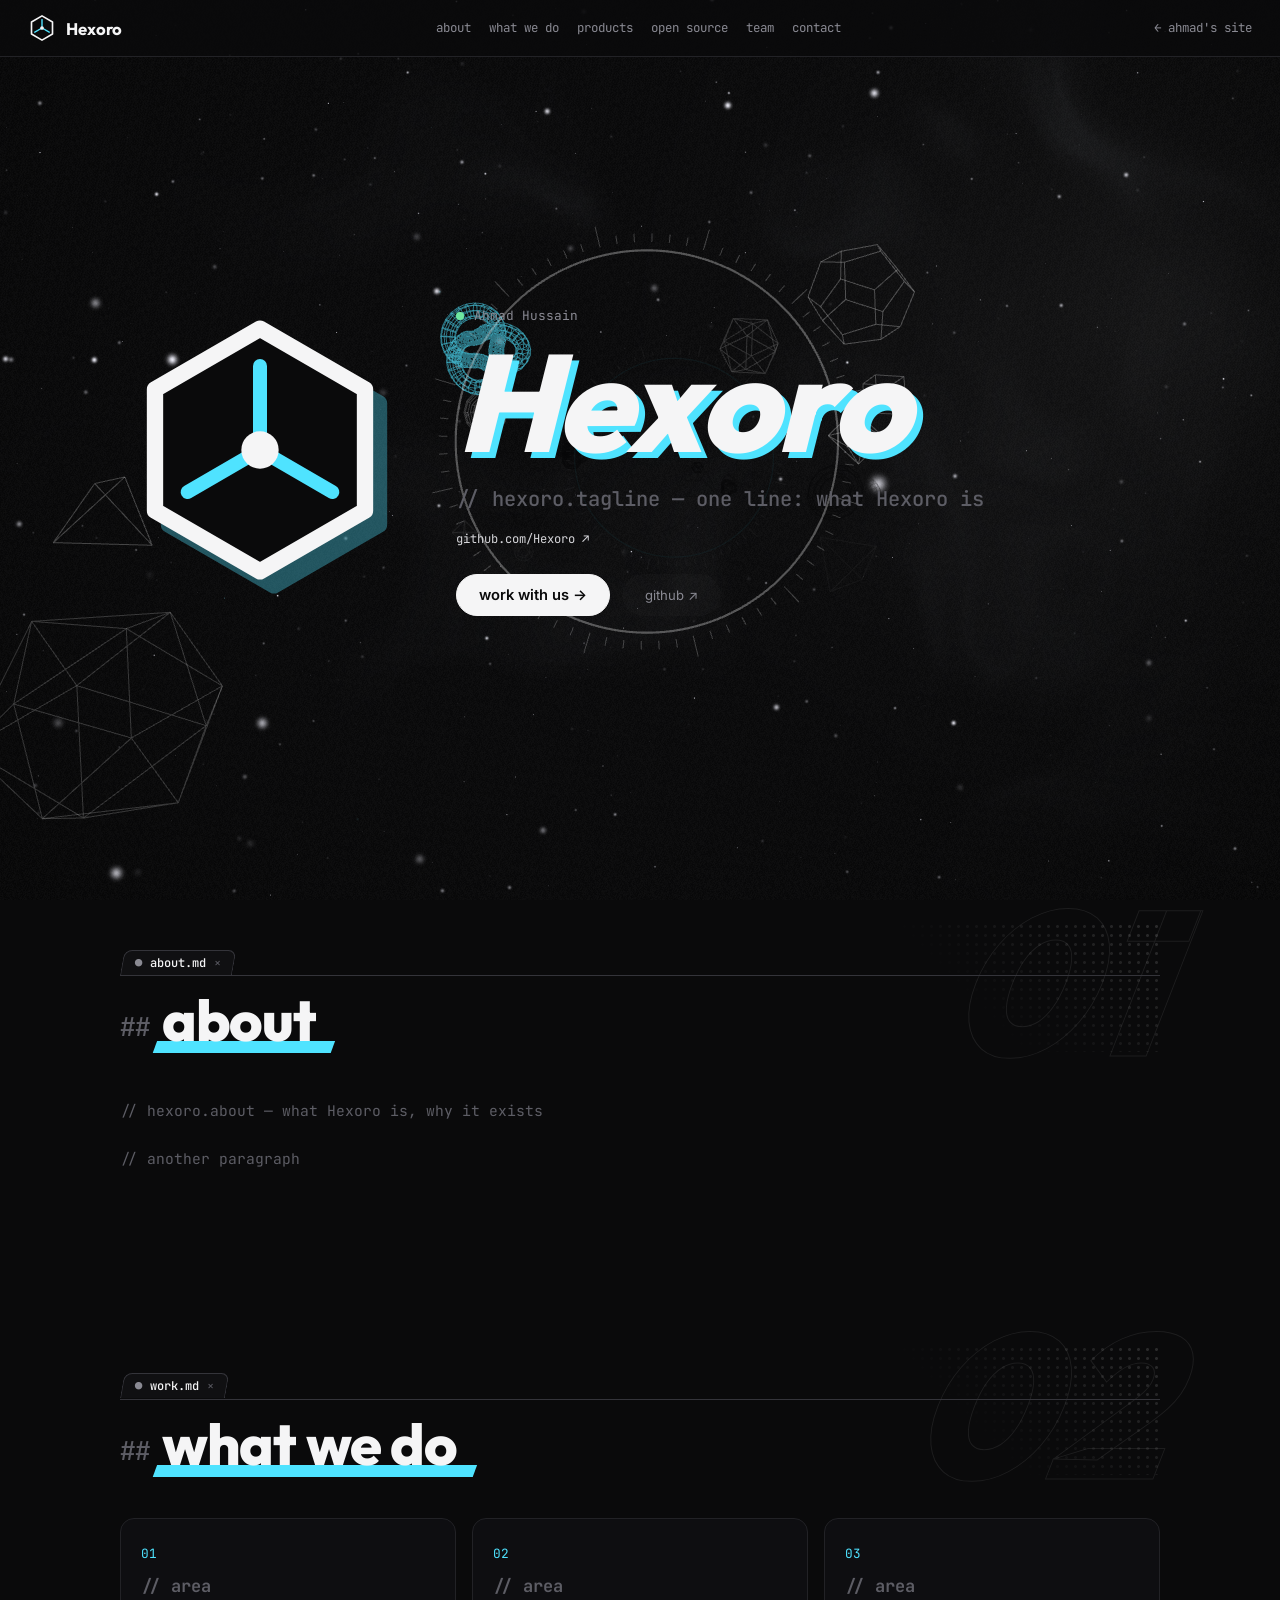
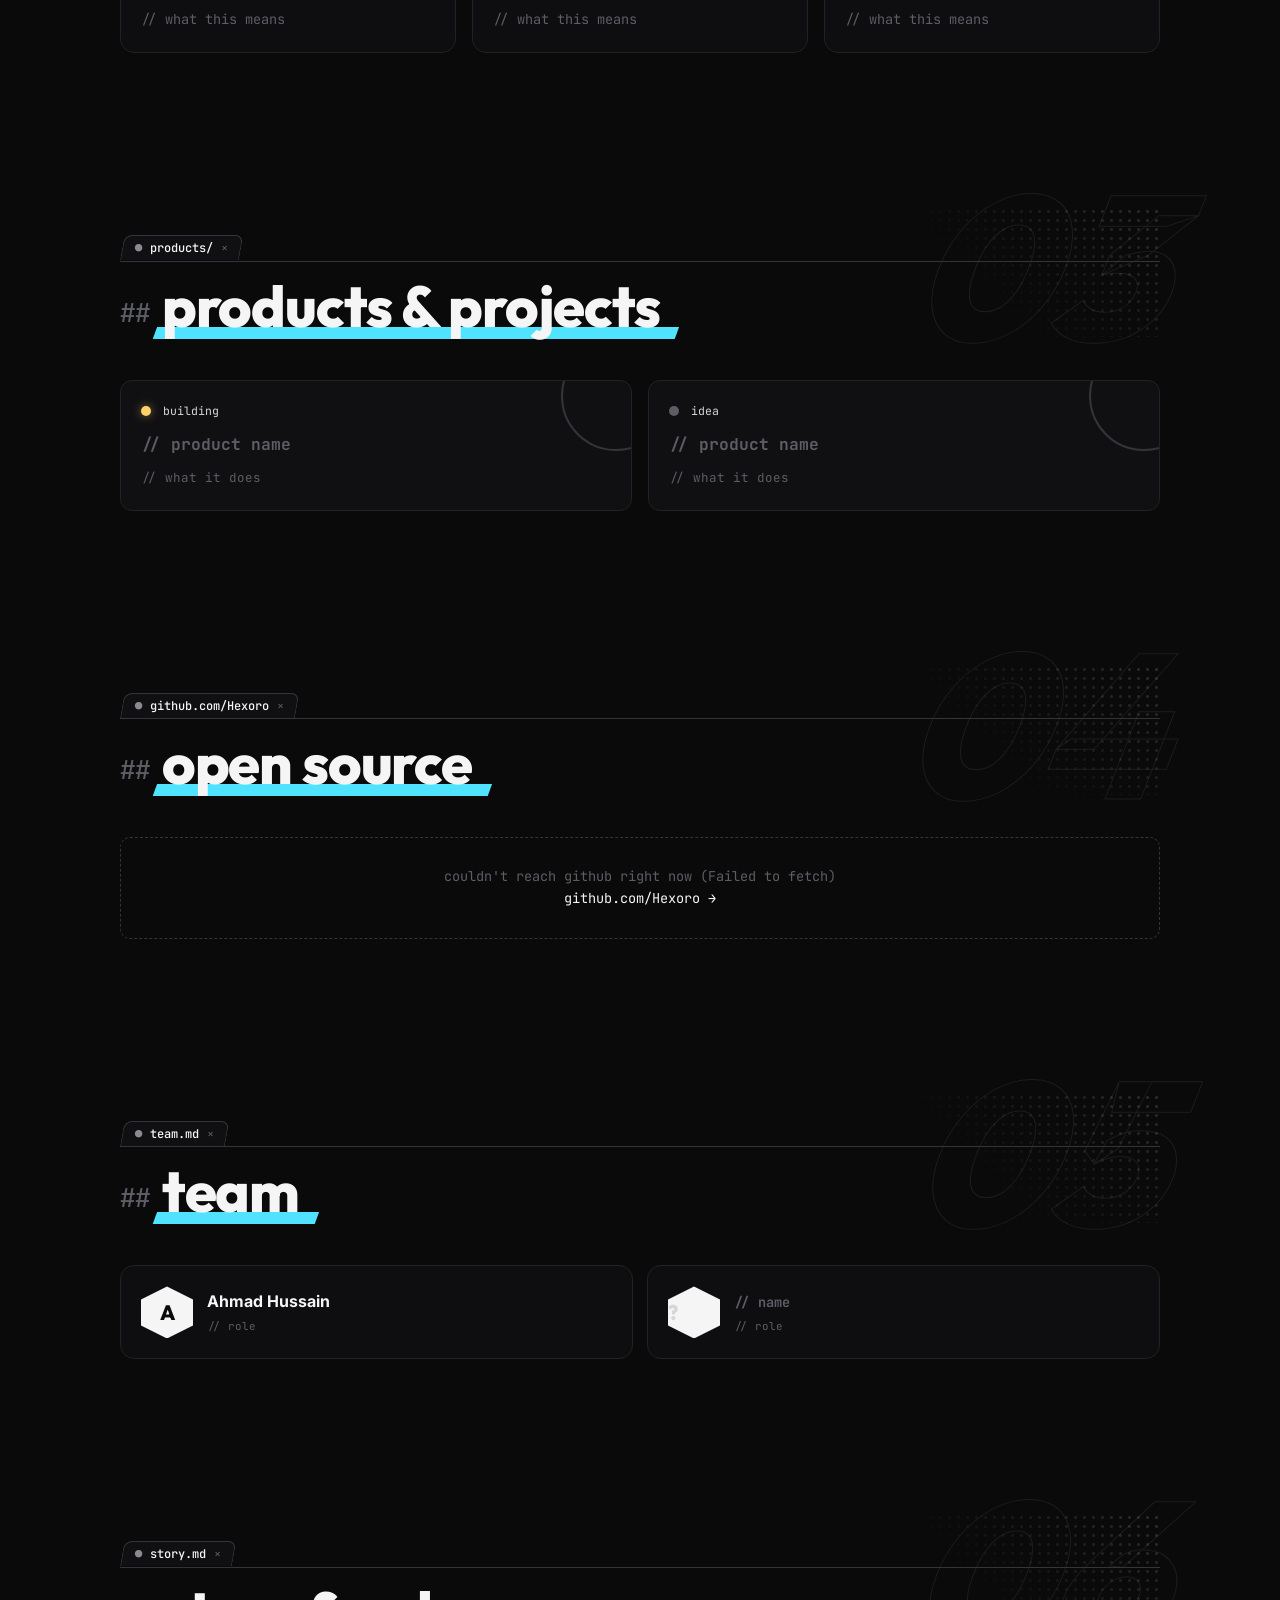
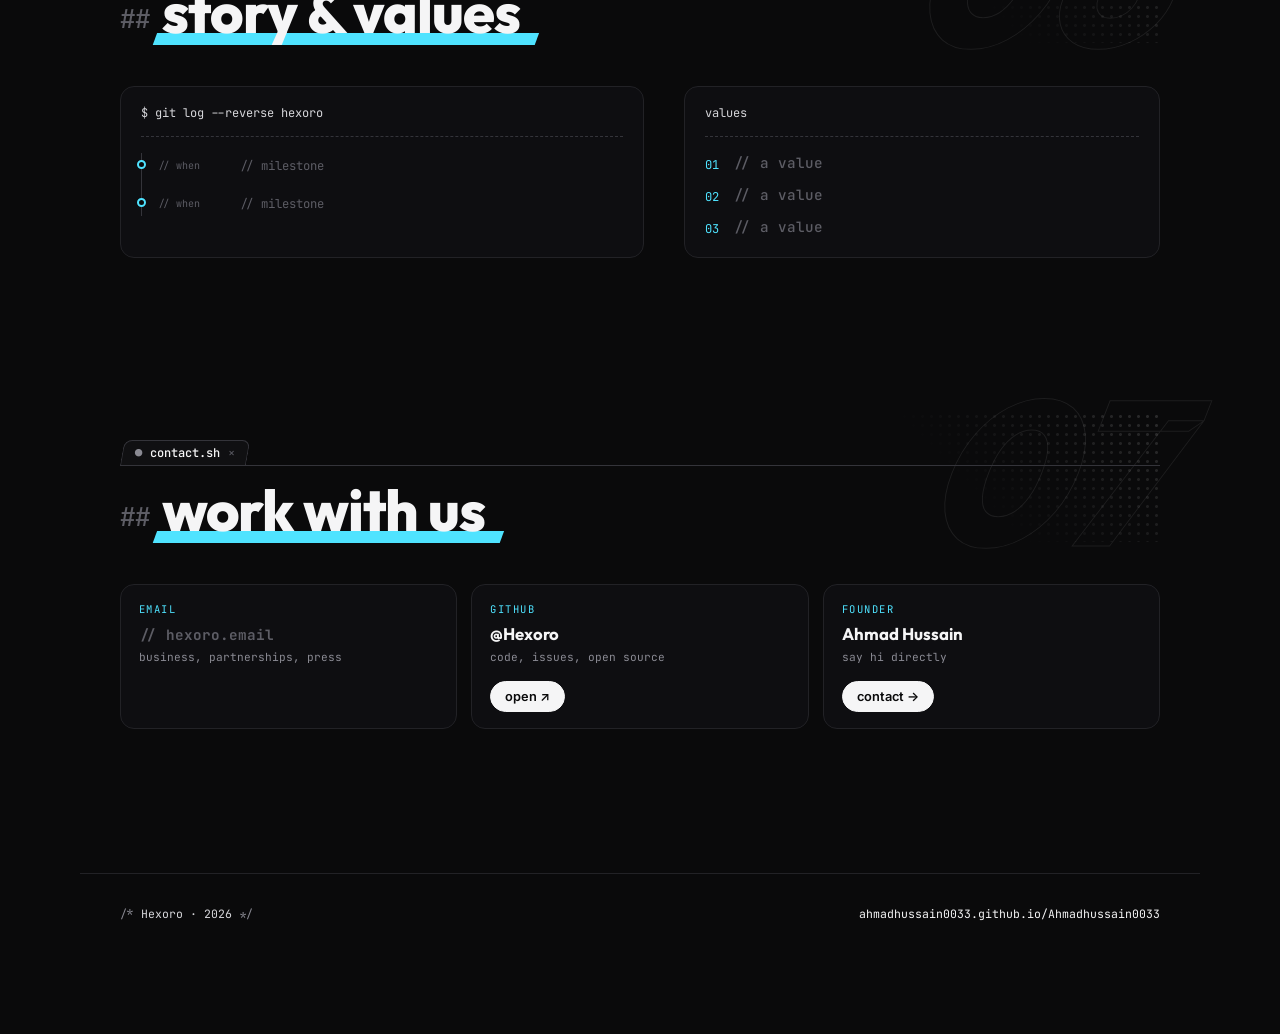
==== hexoro/index.html @ 1219bf31 "Live Discord card, GitHub guestbook, Hexoro page, richer about + contact - Discord: profile card dri" ====
<!doctype html>
<html lang="en">
<head>
  <meta charset="utf-8" />
  <meta name="viewport" content="width=device-width, initial-scale=1" />
  <title>Hexoro</title>
  <meta name="description" content="Hexoro — an organization by Ahmad Hussain." />
  <meta name="theme-color" content="#0b0b0c" />
  <meta property="og:title" content="Hexoro" />
  <meta property="og:description" content="Hexoro — an organization by Ahmad Hussain." />
  <meta property="og:type" content="website" />
  <link rel="icon" href="../assets/hexoro/logo.svg" type="image/svg+xml" />
  <link rel="preconnect" href="https://fonts.googleapis.com" />
  <link rel="preconnect" href="https://fonts.gstatic.com" crossorigin />
  <link href="https://fonts.googleapis.com/css2?family=Inter:wght@400;500;600&family=JetBrains+Mono:wght@400;500;700&family=Outfit:wght@300;500;700;800&display=swap" rel="stylesheet" />
  <link rel="stylesheet" href="../css/style.css" />
</head>
<body class="hx-page" data-scene="lite">
  <div id="space" aria-hidden="true"></div>

  <header class="hx-nav mono">
    <a class="hx-brand" href="#top" aria-label="Hexoro home"><img src="../assets/hexoro/logo.svg" alt="" width="28" height="28" /><b id="hxBrand">Hexoro</b></a>
    <nav aria-label="Sections">
      <a href="#about">about</a><a href="#work">what we do</a><a href="#products">products</a><a href="#open-source">open source</a><a href="#team">team</a><a href="#contact">contact</a>
    </nav>
    <a class="hx-back" href="../">← ahmad's site</a>
  </header>

  <main id="hx">
    <section id="top" class="hx-hero">
      <div class="hx-logo" aria-hidden="true"><img src="../assets/hexoro/logo.svg" alt="" /></div>
      <div>
        <p class="mono hx-kicker" id="hxKicker"></p>
        <h1 class="hx-title" id="hxName">Hexoro</h1>
        <p class="hx-tagline" id="hxTagline"></p>
        <div class="hx-meta mono" id="hxMeta"></div>
        <div class="hx-cta" id="hxCta"></div>
      </div>
    </section>
    <section id="about" data-file="about.md" data-title="about"><div class="md hx-about" id="hxAbout"></div></section>
    <section id="work" data-file="work.md" data-title="what we do"><div class="hx-focus" id="hxFocus"></div></section>
    <section id="products" data-file="products/" data-title="products & projects"><div class="hx-products" id="hxProducts"></div></section>
    <section id="open-source" data-file="github.com/Hexoro" data-title="open source"><div id="hxRepos"></div></section>
    <section id="team" data-file="team.md" data-title="team"><div class="hx-team" id="hxTeam"></div></section>
    <section id="story" data-file="story.md" data-title="story & values">
      <div class="grid-2">
        <div class="panel" data-reveal><div class="panel-head mono"><span>$ git log --reverse hexoro</span></div><ol class="journey" id="hxTimeline"></ol></div>
        <div class="panel" data-reveal><div class="panel-head mono"><span>values</span></div><ol class="hx-values" id="hxValues"></ol></div>
      </div>
    </section>
    <section id="contact" data-file="contact.sh" data-title="work with us"><div id="hxContact"></div></section>
    <footer class="foot mono"><div><span class="dim">/*</span> <span id="hxFoot"></span> <span class="dim">*/</span></div><div><a href="../">ahmadhussain0033.github.io/Ahmadhussain0033</a></div></footer>
  </main>

  <script src="../js/config.js"></script>
  <script src="../js/hexoro.js"></script>
  <script type="module" src="../js/scene.js"></script>
</body>
</html>
---- css/style.css ----
/* =====================================================================
   grayscale · rhythm-game energy · markdown bones
   accent = cyan · status colours carry meaning only:  green = done/live · yellow = in progress · red = important
   ===================================================================== */
:root {
  --bg: #0a0a0b;
  --bg2: #101012;
  --panel: rgba(18, 18, 21, 0.86);
  --panel-solid: #141417;
  --line: #222226;
  --line2: #34343a;
  --mute: #5d5d65;
  --dim: #8a8a93;
  --fg: #d6d6da;
  --hi: #f5f5f6;
  --green: #6ee7a0;
  --yellow: #ffd166;
  --red: #ff5d73;
  --accent: #4fe3ff;
  --accent-rgb: 79, 227, 255;
  --sans: "Inter", system-ui, -apple-system, Segoe UI, sans-serif;
  --display: "Outfit", "Inter", system-ui, sans-serif;
  --mono: "JetBrains Mono", ui-monospace, SFMono-Regular, Menlo, monospace;
  --ease: cubic-bezier(0.22, 1, 0.36, 1);
  --ease-io: cubic-bezier(0.76, 0, 0.24, 1);
  --rail: 76px;
  --beat: 0;
}

*, *::before, *::after { box-sizing: border-box; }
html { scroll-behavior: smooth; -webkit-text-size-adjust: 100%; }
body {
  margin: 0;
  background: var(--bg);
  color: var(--fg);
  font: 400 16px/1.7 var(--sans);
  overflow-x: hidden;
  -webkit-font-smoothing: antialiased;
}
body.is-intro { overflow: hidden; }
::selection { background: var(--hi); color: var(--bg); }
a { color: var(--hi); text-decoration: none; background: linear-gradient(currentColor, currentColor) 0 100% / 0 1px no-repeat; transition: background-size .35s var(--ease); }
a:hover { background-size: 100% 1px; }
button { font: inherit; color: inherit; }
kbd {
  font: 500 0.78em var(--mono);
  padding: 0.1em 0.45em;
  border: 1px solid var(--line2);
  border-bottom-width: 2px;
  border-radius: 5px;
  color: var(--hi);
  background: var(--bg2);
}
code { font: 0.88em var(--mono); background: var(--bg2); border: 1px solid var(--line); padding: 0.1em 0.4em; border-radius: 4px; color: var(--hi); }
.mono { font-family: var(--mono); }
.dim { color: var(--dim); }
.small { font-size: 0.8rem; }
.todo { color: var(--mute); font-family: var(--mono); font-size: 0.85em; font-style: normal; }
.todo::before { content: "// "; }

/* custom cursor only for real mice with effects on */
@media (pointer: fine) {
  body.fx-on, body.fx-on * { cursor: none !important; }
}

/* ============ ambience ============ */
#fx { position: fixed; inset: 0; width: 100vw; height: 100vh; pointer-events: none; }
#space { position: fixed; inset: 0; z-index: 0; pointer-events: none; }
#space canvas { display: block; }
body.no-webgl { background: radial-gradient(ellipse at 70% 20%, #1c1c20, var(--bg) 60%) fixed; }
#fx { z-index: 9998; }
#glow {
  position: fixed; left: 0; top: 0; width: 640px; height: 640px; margin: -320px 0 0 -320px;
  border-radius: 50%; pointer-events: none; z-index: 1;
  background: radial-gradient(circle, rgba(255,255,255,0.075) 0%, rgba(255,255,255,0.025) 35%, transparent 68%);
  will-change: transform;
}
/* with WebGL running, the scene's composite shader draws the glow + grain (no extra full-screen layers) */
body.gl #glow, body.gl .grain { display: none; }
.grain {
  position: fixed; inset: -50%; will-change: transform; z-index: 2; pointer-events: none; opacity: 0.05;
  background-image: url("data:image/svg+xml,%3Csvg xmlns='http://www.w3.org/2000/svg' width='160' height='160'%3E%3Cfilter id='n'%3E%3CfeTurbulence type='fractalNoise' baseFrequency='.9' numOctaves='3' stitchTiles='stitch'/%3E%3C/filter%3E%3Crect width='100%25' height='100%25' filter='url(%23n)'/%3E%3C/svg%3E");
  animation: grain 1.2s steps(6) infinite;
}
@keyframes grain { 0%{transform:translate(0,0)} 25%{transform:translate(-3%,2%)} 50%{transform:translate(2%,-3%)} 75%{transform:translate(-1%,3%)} 100%{transform:translate(0,0)} }

#cur-dot, #cur-ring { position: fixed; left: 0; top: 0; pointer-events: none; z-index: 9999; border-radius: 50%; display: none; will-change: transform; }
body.fx-on.has-mouse #cur-dot, body.fx-on.has-mouse #cur-ring { display: block; }
#cur-dot { width: 8px; height: 8px; margin: -4px 0 0 -4px; background: var(--hi); box-shadow: 0 0 12px rgba(255,255,255,0.7); }
#cur-ring {
  width: 38px; height: 38px; margin: -19px 0 0 -19px; border: 1.5px solid rgba(255,255,255,0.55);
  transition: width .3s var(--ease), height .3s var(--ease), margin .3s var(--ease), border-color .3s, background-color .3s;
}
#cur-ring.hover { width: 60px; height: 60px; margin: -30px 0 0 -30px; border-color: var(--hi); background: rgba(255,255,255,0.06); }
#cur-ring.text { width: 4px; height: 26px; margin: -13px 0 0 -2px; border-radius: 2px; border-color: transparent; background: rgba(255,255,255,0.5); }
#cur-ring.down { width: 26px; height: 26px; margin: -13px 0 0 -13px; }

/* section wipe: diagonal shards */
#wipe { position: fixed; inset: 0; z-index: 9990; pointer-events: none; overflow: hidden; }
#wipe i { position: absolute; top: -50%; bottom: -50%; width: 75%; left: 0; transform: translateX(-160%) skewX(-18deg); }
#wipe i:nth-child(1) { background: var(--accent); width: 95%; }
#wipe i:nth-child(2) { background: var(--hi); width: 85%; }
#wipe i:nth-child(3) { background: #0a0a0b; width: 80%; box-shadow: 0 0 0 2px var(--hi); }
#wipe b { position: absolute; left: 50%; top: 50%; transform: translate(-50%, -50%) skewX(-10deg) scale(.8); font-size: clamp(1.4rem, 4vw, 3rem); color: var(--hi); opacity: 0; letter-spacing: .08em; }
#wipe.in i { animation: shardIn .5s var(--ease-io) forwards; }
#wipe.in i:nth-child(2) { animation-delay: .06s; } #wipe.in i:nth-child(3) { animation-delay: .12s; }
#wipe.in b { animation: wipeLbl .5s .25s var(--ease) forwards; }
#wipe.out i { transform: translateX(-10%) skewX(-18deg); animation: shardOut .55s var(--ease-io) forwards; }
#wipe.out i:nth-child(1) { animation-delay: .12s; } #wipe.out i:nth-child(2) { animation-delay: .06s; }
#wipe.out b { opacity: 1; transform: translate(-50%, -50%) skewX(-10deg); animation: wipeLblOut .25s forwards; }
@keyframes shardIn { to { transform: translateX(-10%) skewX(-18deg); } }
@keyframes shardOut { to { transform: translateX(160%) skewX(-18deg); } }
@keyframes wipeLbl { to { opacity: 1; transform: translate(-50%, -50%) skewX(-10deg) scale(1); } }
@keyframes wipeLblOut { to { opacity: 0; } }

/* intro styles: see "intro v2" below */

/* ============ HUD ============ */
.hud-bar { position: fixed; top: 0; left: 0; right: 0; height: 3px; z-index: 50; background: rgba(255,255,255,.04); }
.hud-bar span { display: block; height: 100%; width: 100%; transform: scaleX(0); transform-origin: 0 50%; background: linear-gradient(90deg, var(--fg), var(--hi)); box-shadow: 0 0 12px rgba(255,255,255,.6); transition: transform .15s linear; will-change: transform; }
.hud-top {
  position: fixed; top: 14px; right: 20px; z-index: 50; display: flex; align-items: center; gap: 14px;
  font-size: .78rem; padding: 6px 8px 6px 14px; border-radius: 999px; background: rgba(10,10,11,.88); border: 1px solid var(--line);
}
.hud-num { font: 800 1rem var(--display); color: var(--bg); background: var(--hi); border-radius: 999px; padding: 0 10px; }
.hud-combo {
  position: fixed; left: calc(var(--rail) + 18px); bottom: 18px; z-index: 50; font: 800 2.6rem/1 var(--display); color: var(--hi);
  opacity: 0; transform-origin: left bottom; transition: opacity .4s; pointer-events: none; text-shadow: 0 0 20px rgba(255,255,255,.25);
}
.hud-combo small { font-size: .5em; margin-left: 2px; }
.hud-combo.show { opacity: .9; }
.hud-combo.pop { animation: pop .25s var(--ease); }
.hud-combo.broke { color: var(--red); }
@keyframes pop { 0% { transform: scale(1.35); } 100% { transform: scale(1); } }

.rail {
  position: fixed; left: 0; top: 0; bottom: 0; width: var(--rail); z-index: 40; display: flex; flex-direction: column; justify-content: center; align-items: center; gap: 3px;
  border-right: 1px solid var(--line); background: linear-gradient(90deg, rgba(10,10,11,.85), rgba(10,10,11,.4));
}
.rail a {
  position: relative; font: 500 .7rem var(--mono); color: var(--mute); padding: 3px 10px; border-radius: 6px; background: none; transition: color .2s, background-color .2s;
}
.rail a:hover { color: var(--hi); }
.rail a.active { color: var(--bg); background: var(--hi); }
.rail a::after {
  content: attr(data-label); position: absolute; left: calc(100% + 12px); top: 50%; transform: translate(-6px, -50%); opacity: 0; pointer-events: none;
  white-space: nowrap; color: var(--hi); background: var(--panel-solid); border: 1px solid var(--line2); padding: 2px 10px; border-radius: 6px; transition: opacity .2s, transform .2s var(--ease);
}
.rail a:hover::after { opacity: 1; transform: translate(0, -50%); }
.slash-btn { display: none; }

/* ============ player ============ */
.player {
  position: fixed; right: 18px; bottom: 18px; z-index: 60; display: flex; align-items: center; gap: 12px;
  padding: 8px 16px 8px 8px; border-radius: 999px; background: rgba(16,16,18,.94); border: 1px solid var(--line2);
  box-shadow: 0 10px 40px rgba(0,0,0,.5);
}
.disc {
  position: relative; width: 44px; height: 44px; border-radius: 50%; border: 0; padding: 0; flex: none;
  background: repeating-radial-gradient(circle, #1b1b1f 0 2px, #26262b 2px 3px); box-shadow: inset 0 0 0 2px var(--line2);
}
.disc::before { content: ""; position: absolute; inset: 14px; border-radius: 50%; background: var(--hi); }
.disc-dot { position: absolute; left: 50%; top: 50%; width: 6px; height: 6px; margin: -3px; border-radius: 50%; background: var(--bg); z-index: 1; }
.disc::after { content: "▶"; position: absolute; inset: 0; display: grid; place-items: center; font-size: 11px; color: var(--hi); background: rgba(0,0,0,.55); border-radius: 50%; opacity: 1; transition: opacity .2s; }
.player.playing .disc { animation: spin 3.2s linear infinite; }
.player.playing .disc::after { opacity: 0; }
.player.playing .disc:hover::after { content: "❚❚"; opacity: 1; }
@keyframes spin { to { transform: rotate(360deg); } }
.p-meta { display: flex; flex-direction: column; line-height: 1.2; min-width: 0; }
.p-title { font: 700 .85rem var(--display); color: var(--hi); letter-spacing: .05em; }
.p-artist { font-size: .65rem; color: var(--dim); white-space: nowrap; }
.p-viz { display: flex; align-items: flex-end; gap: 2px; height: 18px; }
.p-viz i { width: 3px; height: 18px; background: var(--hi); border-radius: 1px; transform: scaleY(.167); transform-origin: 50% 100%; transition: transform .08s; }
.p-vol { width: 70px; accent-color: var(--hi); }

/* ============ palette ============ */
.palette { position: fixed; inset: 0; z-index: 9995; display: grid; place-items: start center; padding: 14vh 16px 16px; background: rgba(5,5,6,.8); } /* no backdrop blur: blurring the live 3D canvas every frame is costly on laptop GPUs */
.palette[hidden] { display: none; }
.pal-box {
  width: min(620px, 100%); background: var(--panel-solid); border: 1px solid var(--line2); border-radius: 14px; overflow: hidden;
  box-shadow: 0 30px 80px rgba(0,0,0,.6), 0 0 0 1px rgba(255,255,255,.03);
  animation: palIn .32s var(--ease);
}
@keyframes palIn { from { opacity: 0; transform: translateY(-14px) scale(.97) rotateX(10deg); } }
.pal-input-row { display: flex; align-items: center; gap: 10px; padding: 14px 16px; border-bottom: 1px solid var(--line); }
.pal-prompt { color: var(--accent); font-weight: 700; font-size: 1.1rem; }
#palInput { flex: 1; background: none; border: 0; outline: 0; color: var(--hi); font: 1rem var(--mono); min-width: 0; }
.pal-list { list-style: none; margin: 0; padding: 6px; max-height: 52vh; overflow: auto; }
.pal-list li { display: flex; align-items: center; gap: 12px; padding: 9px 12px; border-radius: 8px; color: var(--fg); }
.pal-list li .n { font: 500 .72rem var(--mono); color: var(--mute); width: 22px; }
.pal-list li .t { flex: 1; }
.pal-list li .f { font: .72rem var(--mono); color: var(--mute); }
.pal-list li.sel { background: var(--hi); color: var(--bg); }
.pal-list li.sel .n, .pal-list li.sel .f { color: #555; }
.pal-list .grp { font: .65rem var(--mono); color: var(--mute); text-transform: uppercase; letter-spacing: .2em; padding: 10px 12px 4px; }
.pal-list .empty { color: var(--mute); font: .85rem var(--mono); padding: 14px; }
.pal-foot { display: flex; flex-wrap: wrap; gap: 16px; padding: 10px 16px; border-top: 1px solid var(--line); font-size: .7rem; color: var(--mute); }

.toast {
  position: fixed; left: 50%; bottom: 90px; z-index: 9996; transform: translate(-50%, 20px); opacity: 0; pointer-events: none;
  background: var(--hi); color: var(--bg); padding: 8px 16px; border-radius: 999px; font-size: .8rem; transition: opacity .3s, transform .3s var(--ease);
}
.toast.show { opacity: 1; transform: translate(-50%, 0); }

/* ============ layout ============ */
main { position: relative; z-index: 3; padding-left: var(--rail); overflow-x: clip; }
section { position: relative; max-width: 1120px; margin: 0 auto; padding: 120px 40px 60px; }
.sec-head { position: relative; margin-bottom: 44px; }
.sec-ghost {
  position: absolute; right: -10px; top: -70px; font: 800 clamp(7rem, 16vw, 13rem)/1 var(--display); color: transparent;
  -webkit-text-stroke: 1px rgba(255,255,255,.08); pointer-events: none; user-select: none; z-index: -1;
}
.sec-tab { display: inline-flex; align-items: center; gap: 8px; font: .75rem var(--mono); color: var(--dim); border: 1px solid var(--line2); border-bottom: 0; border-radius: 8px 8px 0 0; padding: 4px 12px; background: var(--bg2); }
.sec-tab b { color: var(--hi); font-weight: 500; }
.sec-tab .x { color: var(--mute); }
.sec-title { margin: 0; padding-top: 14px; border-top: 1px solid var(--line2); font: 800 clamp(2.1rem, 5vw, 3.6rem)/1.05 var(--display); color: var(--hi); letter-spacing: -0.02em; }
.sec-title .h-mark { font: 500 .45em var(--mono); color: var(--mute); vertical-align: middle; margin-right: 12px; }
.h-mark { font-family: var(--mono); color: var(--mute); font-weight: 500; margin-right: 6px; }
.lead { color: var(--dim); font-size: 1.1rem; margin: 0 0 30px; }
h3.sub, .md h3 { font: 700 1.25rem var(--display); color: var(--hi); margin: 50px 0 18px; }
.md h3 { margin-top: 0; }
.grid-2 { display: grid; grid-template-columns: 1.1fr 1fr; gap: 40px; }
.grid-2.align-center { align-items: center; }
.grid-2 > *, .contact > * { min-width: 0; }
.md p { margin: 0 0 1.1em; }
.md strong { color: var(--hi); }
.md blockquote, .big-quote { margin: 1.4em 0; padding: 6px 0 6px 20px; border-left: 3px solid var(--hi); color: var(--fg); }

/* reveal */
[data-reveal] { opacity: 0; transform: perspective(900px) translateY(46px) rotateX(-14deg); transform-origin: 50% 0; transition: opacity .9s var(--ease), transform 1.1s var(--ease); transition-delay: calc(var(--i, 0) * 70ms); }
[data-reveal].in { opacity: 1; transform: none; }

/* buttons */
.btn {
  display: inline-flex; align-items: center; gap: 8px; padding: 11px 22px; border-radius: 999px; border: 1px solid var(--line2);
  color: var(--hi); background: rgba(255,255,255,.02); font: 600 .92rem var(--sans); transition: background-color .25s, color .25s, border-color .25s, transform .25s var(--ease);
}
.btn:hover { background: rgba(255,255,255,.08); border-color: var(--dim); transform: translateY(-2px); }
.btn-hi { background: var(--hi); color: var(--bg); border-color: var(--hi); }
.btn-hi:hover { background: #fff; color: var(--bg); box-shadow: 0 0 30px rgba(255,255,255,.35); }
.btn-ghost { border-color: transparent; color: var(--dim); font-weight: 400; font-size: .82rem; }
.btn[disabled] { opacity: .5; pointer-events: none; }

/* status dots */
.st { display: inline-block; width: 10px; height: 10px; border-radius: 50%; background: var(--mute); flex: none; }
.st.done, .st.green, .st.online, .st.proven { background: var(--green); box-shadow: 0 0 10px rgba(110,231,160,.5); }
.st.doing, .st.yellow, .st.idle, .st.conjecture { background: var(--yellow); box-shadow: 0 0 10px rgba(255,209,102,.5); }
.st.blocked, .st.red, .st.dnd, .st.open { background: var(--red); box-shadow: 0 0 10px rgba(255,93,115,.5); }
.legend { display: flex; flex-wrap: wrap; gap: 22px; font-size: .78rem; color: var(--dim); margin-bottom: 36px; }
.legend span { display: inline-flex; align-items: center; gap: 8px; }

.panel { background: rgba(16,16,19,.86); border: 1px solid var(--line); border-radius: 14px; padding: 20px; }
.panel-head { display: flex; justify-content: space-between; align-items: center; gap: 12px; font-size: .75rem; color: var(--fg); margin: -4px 0 16px; padding-bottom: 12px; border-bottom: 1px dashed var(--line2); }
.panel-head a { font-size: .75rem; }
.placeholder { border: 1px dashed var(--line2); border-radius: 10px; padding: 28px 20px; text-align: center; color: var(--mute); font: .85rem/1.6 var(--mono); }
.placeholder b { color: var(--fg); font-weight: 500; }
.loading { color: var(--dim); padding: 20px 0; }
.dots::after { content: ""; animation: dots 1.2s steps(4) infinite; }
@keyframes dots { 0%{content:""} 25%{content:"."} 50%{content:".."} 75%{content:"..."} }

/* ============ hero ============ */
.hero { min-height: 100vh; max-width: none; display: flex; align-items: center; padding: 100px 6vw 80px; overflow: hidden; }
#three { position: absolute; inset: 0; z-index: 0; }
#three canvas { display: block; width: 100% !important; height: 100% !important; }
.hero-inner { position: relative; z-index: 2; max-width: 820px; }
.hero-kicker { display: inline-flex; align-items: center; gap: 10px; color: var(--dim); font-size: .82rem; margin: 0 0 18px; padding: 5px 14px 5px 10px; border: 1px solid var(--line2); border-radius: 999px; background: rgba(10,10,11,.5); }
/* pulse ring is a transform/opacity animation (compositor-only); animating box-shadow repainted every frame */
.dot-live { position: relative; width: 8px; height: 8px; border-radius: 50%; background: var(--green); }
.dot-live::after { content: ""; position: absolute; inset: 0; border-radius: 50%; background: rgba(110,231,160,.6); animation: live 2s infinite; }
@keyframes live { 0% { transform: scale(1); opacity: .9; } 70% { transform: scale(3.5); opacity: 0; } 100% { transform: scale(3.5); opacity: 0; } }
.hero-name { margin: 0; font: 800 clamp(3rem, 10vw, 8.4rem)/0.92 var(--display); letter-spacing: -0.035em; color: var(--hi); text-shadow: 0 0 30px rgba(255,255,255,.12); }
.hero-name .line { display: block; }
.hero-name .g { color: var(--mute); }
.hero-role { font: 500 clamp(1.2rem, 2.6vw, 1.9rem)/1.3 var(--display); margin: 26px 0 10px; color: var(--hi); min-height: 1.3em; }
.role .g { color: var(--accent); opacity: .8; }
.caret { display: inline-block; width: .55em; height: 1em; margin-left: 3px; vertical-align: -0.12em; background: var(--hi); animation: blink 1s steps(2) infinite; }
@keyframes blink { 50% { opacity: 0; } }
.hero-tag { color: var(--dim); font-size: 1.1rem; margin: 0 0 36px; max-width: 560px; min-height: 1.7em; }
.hero-cta { display: flex; flex-wrap: wrap; gap: 12px; align-items: center; }
.scroll-hint { position: absolute; left: 50%; bottom: 26px; transform: translateX(-50%); z-index: 2; display: flex; flex-direction: column; align-items: center; gap: 8px; font-size: .65rem; letter-spacing: .3em; color: var(--mute); text-transform: uppercase; }
.scroll-hint span { width: 1px; height: 46px; background: linear-gradient(var(--hi), transparent); animation: drip 2s var(--ease) infinite; transform-origin: top; }
@keyframes drip { 0% { transform: scaleY(0); } 50% { transform: scaleY(1); } 100% { transform: scaleY(1); opacity: 0; } }

/* ============ about ============ */
.md-table { width: 100%; border-collapse: collapse; font-size: .92rem; }
.md-table th, .md-table td { text-align: left; padding: 10px 14px; border: 1px solid var(--line); vertical-align: top; }
.md-table th { font: 500 .72rem var(--mono); color: var(--dim); text-transform: uppercase; letter-spacing: .12em; background: var(--bg2); }
.md-table td:first-child { font-family: var(--mono); font-size: .8rem; color: var(--dim); white-space: nowrap; }
.md-table tbody tr { transition: background-color .2s; }
.md-table tbody tr:hover { background: rgba(255,255,255,.03); }
.table-scroll { overflow-x: auto; }

/* ============ now / checklist ============ */
.checklist { list-style: none; margin: 0; padding: 0; display: grid; gap: 10px; }
.checklist li { display: flex; align-items: center; gap: 14px; padding: 14px 18px; border: 1px solid var(--line); border-radius: 10px; background: var(--panel); }
.box { font: 700 .85rem var(--mono); color: var(--mute); flex: none; }
.box.done { color: var(--green); } .box.doing { color: var(--yellow); } .box.blocked { color: var(--red); }

/* ============ everything (3D sphere) ============ */
.sphere-wrap { height: 420px; perspective: 900px; display: grid; place-items: center; touch-action: pan-y; }
.sphere { position: relative; width: 0; height: 0; transform-style: preserve-3d; }
.sphere span {
  position: absolute; left: 0; top: 0; white-space: nowrap; font: 600 1rem var(--display); color: var(--hi);
  transform-style: preserve-3d; backface-visibility: visible; transition: color .3s; user-select: none;
}
.sphere span.q { color: var(--mute); font-family: var(--mono); }
.sphere span.c { font: 500 .72rem var(--mono); color: var(--accent); text-transform: uppercase; letter-spacing: .2em; }
.groups { display: grid; grid-template-columns: 1fr 1fr; gap: 14px; }
.group { border: 1px solid var(--line); border-radius: 12px; padding: 16px 18px; background: var(--panel); }
.group h4 { margin: 0 0 10px; font: 500 .72rem var(--mono); color: var(--dim); text-transform: uppercase; letter-spacing: .2em; }
.group ul { list-style: none; margin: 0; padding: 0; }
.group li { padding: 2px 0; }
.group li::before { content: "- "; font-family: var(--mono); color: var(--mute); }

/* ============ research ============ */
.field input, .field textarea {
  width: 100%; background: var(--bg); border: 1px solid var(--line2); border-radius: 8px; color: var(--hi); font: .95rem/1.5 var(--mono); padding: 12px 14px; resize: vertical; outline: none;
  transition: border-color .2s, box-shadow .2s;
}
.field input:focus, .field textarea:focus { border-color: var(--dim); box-shadow: 0 0 0 3px rgba(255,255,255,.06); }
.copy, .chips span { background: var(--bg2); border: 1px solid var(--line2); color: var(--dim); border-radius: 999px; padding: 3px 11px; font: .72rem var(--mono); transition: color .2s, border-color .2s, background-color .2s; }
.copy:hover { color: var(--hi); border-color: var(--dim); }
h3.sub.first { margin-top: 0; }
.thoughts { max-width: 760px; font-size: 1.05rem; }
.research-list { display: grid; grid-template-columns: repeat(auto-fill, minmax(280px, 1fr)); gap: 14px; }
.r-item { border: 1px solid var(--line); border-radius: 12px; padding: 18px; background: var(--panel); transition: border-color .25s; }
.r-item:hover { border-color: var(--line2); }
.r-item h4 { margin: 0 0 6px; font: 700 1.05rem var(--display); color: var(--hi); }
.r-item p { margin: 0; color: var(--dim); font-size: .92rem; }
.tag { display: inline-flex; align-items: center; gap: 6px; font: 500 .65rem var(--mono); text-transform: uppercase; letter-spacing: .14em; padding: 2px 9px; border-radius: 999px; border: 1px solid var(--line2); color: var(--dim); margin-bottom: 10px; }
.tag.proven { color: var(--green); border-color: rgba(110,231,160,.4); }
.tag.conjecture { color: var(--yellow); border-color: rgba(255,209,102,.4); }
.tag.open { color: var(--red); border-color: rgba(255,93,115,.4); }
.paper { display: flex; gap: 14px; align-items: baseline; padding: 12px 0; border-bottom: 1px solid var(--line); }
.paper .y { font: .78rem var(--mono); color: var(--mute); }

/* ============ projects ============ */
.repo-grid { display: grid; grid-template-columns: repeat(auto-fill, minmax(300px, 1fr)); gap: 14px; }
.repo {
  position: relative; display: flex; flex-direction: column; gap: 10px; padding: 20px; border-radius: 12px; border: 1px solid var(--line); background: var(--panel);
  color: var(--fg); overflow: hidden; transition: border-color .3s, background-color .3s;
}
.repo:hover { border-color: var(--dim); background: rgba(28,28,32,.8); background-size: 0; }
.repo::after { content: ""; position: absolute; right: -40px; top: -40px; width: 110px; height: 110px; border-radius: 50%; border: 2px solid var(--line2); transition: transform .6s var(--ease), border-color .3s; }
.repo:hover::after { transform: scale(1.5); border-color: var(--dim); }
.repo h4 { margin: 0; font: 700 1.1rem var(--display); color: var(--hi); }
.repo p { margin: 0; flex: 1; color: var(--dim); font-size: .9rem; }
.repo .meta { display: flex; flex-wrap: wrap; gap: 14px; font: .72rem var(--mono); color: var(--mute); }
.lang-dot { display: inline-block; width: 8px; height: 8px; border-radius: 50%; background: var(--fg); margin-right: 5px; }

/* ============ ledger ============ */
.ledger-top { display: grid; grid-template-columns: repeat(4, 1fr); gap: 12px; margin-bottom: 18px; }
.stat { border: 1px solid var(--line); border-radius: 12px; padding: 16px; background: var(--panel); }
.stat b { display: block; font: 800 2rem/1 var(--display); color: var(--hi); font-variant-numeric: tabular-nums; }
.stat span { font: .68rem var(--mono); color: var(--dim); text-transform: uppercase; letter-spacing: .14em; }
.langbar { display: flex; height: 10px; border-radius: 6px; overflow: hidden; margin: 8px 0 10px; background: var(--bg2); }
.langbar i { display: block; height: 100%; }
.langs { display: flex; flex-wrap: wrap; gap: 14px; font: .72rem var(--mono); color: var(--dim); }
.gitlog { font: .82rem/1.9 var(--mono); margin: 0; padding: 0; list-style: none; }
.gitlog li { display: flex; gap: 12px; white-space: nowrap; overflow: hidden; }
.gitlog .sha { color: var(--accent); }
.gitlog .msg { color: var(--fg); overflow: hidden; text-overflow: ellipsis; flex: 1; }
.gitlog .when { color: var(--mute); }

/* ============ roadmap ============ */
.timeline { list-style: none; margin: 0; padding: 0 0 0 34px; position: relative; }
.timeline::before { content: ""; position: absolute; left: 9px; top: 6px; bottom: 6px; width: 2px; background: linear-gradient(var(--hi), var(--line2) 40%, transparent); }
.phase { position: relative; margin-bottom: 30px; }
.phase .node { position: absolute; left: -34px; top: 4px; width: 20px; height: 20px; border-radius: 50%; border: 3px solid var(--hi); background: var(--bg); display: grid; place-items: center; }
.phase .node::after { content: ""; width: 6px; height: 6px; border-radius: 50%; background: var(--st, var(--mute)); }
.phase-head { display: flex; flex-wrap: wrap; align-items: baseline; gap: 14px; margin-bottom: 10px; }
.phase-head h4 { margin: 0; font: 700 1.3rem var(--display); color: var(--hi); }
.phase-head .when { font: .75rem var(--mono); color: var(--dim); }
.phase-prog { width: 160px; height: 4px; border-radius: 2px; background: var(--line); overflow: hidden; }
.phase-prog i { display: block; height: 100%; background: var(--green); }
.phase ul { list-style: none; margin: 0; padding: 0; display: grid; gap: 6px; }
.phase li { display: flex; gap: 12px; align-items: baseline; }

/* ============ achievements ============ */
.medals { display: grid; grid-template-columns: repeat(auto-fill, minmax(220px, 1fr)); gap: 16px; perspective: 1000px; }
.medal { display: flex; flex-direction: column; align-items: center; text-align: center; gap: 10px; padding: 26px 18px 22px; border: 1px solid var(--line); border-radius: 14px; background: var(--panel); }
.medal .grade {
  --gc: var(--hi); width: 96px; height: 96px; border-radius: 50%; display: grid; place-items: center; font: 800 2.6rem var(--display); color: var(--gc);
  border: 5px solid var(--gc); box-shadow: 0 0 0 3px var(--bg), 0 0 0 5px var(--line2), 0 0 30px color-mix(in srgb, var(--gc) 35%, transparent), inset 0 0 20px rgba(0,0,0,.6);
  background: radial-gradient(circle at 35% 30%, #26262b, #0e0e10 70%); transform-style: preserve-3d;
}
.medal.in .grade, [data-reveal].in .medal .grade { animation: medalSpin 1.4s var(--ease) both; animation-delay: calc(var(--i, 0) * 120ms + 200ms); }
@keyframes medalSpin { from { transform: rotateY(-540deg) scale(.4); opacity: 0; } to { transform: none; opacity: 1; } }
.medal .grade.SS { --gc: #f5f5f6; text-shadow: 0 0 16px var(--accent); }
.medal .grade.S { --gc: var(--accent); }
.medal .grade.A { --gc: var(--green); }
.medal .grade.B { --gc: var(--dim); }
.medal .grade.D { --gc: var(--red); }
.medal h4 { margin: 4px 0 0; font: 700 1.05rem var(--display); color: var(--hi); }
.medal p { margin: 0; font-size: .85rem; color: var(--dim); }
.medal .date { font: .7rem var(--mono); color: var(--mute); }
.medal.locked .grade { --gc: var(--line2); color: var(--mute); font-size: 1.6rem; filter: grayscale(1); }

/* ============ toolbox code ============ */
.code { margin: 0; padding: 22px 24px; border-radius: 14px; border: 1px solid var(--line); background: rgba(12,12,14,.85); font: .88rem/1.8 var(--mono); overflow-x: auto; counter-reset: ln; }
.code .ln { display: block; }
.code .ln::before { counter-increment: ln; content: counter(ln); display: inline-block; width: 2.4em; margin-right: 1.2em; text-align: right; color: var(--line2); }
.tk-k { color: var(--hi); } .tk-s { color: var(--green); } .tk-p { color: var(--mute); } .tk-c { color: var(--mute); font-style: italic; }

/* ============ media ============ */
.yt { aspect-ratio: 16/9; border-radius: 10px; overflow: hidden; background: var(--bg); }
.yt iframe { width: 100%; height: 100%; border: 0; display: block; }
.yt .placeholder { height: 100%; display: grid; place-content: center; }
.dot-rec { display: inline-block; width: 8px; height: 8px; border-radius: 50%; background: var(--red); margin-right: 6px; animation: blink 1.4s steps(2) infinite; }
.np { display: flex; gap: 18px; align-items: center; margin-bottom: 14px; }
.np-disc { position: relative; width: 82px; height: 82px; flex: none; border-radius: 50%; border: 0; padding: 0; background: repeating-radial-gradient(circle, #19191c 0 2px, #25252a 2px 3px); box-shadow: 0 0 0 2px var(--line2); }
.np-disc span { position: absolute; inset: 28px; border-radius: 50%; background: var(--hi); }
.np-disc span::after { content: ""; position: absolute; inset: 10px; border-radius: 50%; background: var(--bg); }
.playing-all .np-disc { animation: spin 3.2s linear infinite; }
.np-title { font: 800 1.4rem var(--display); color: var(--hi); letter-spacing: .04em; }
.np-time { display: flex; align-items: center; gap: 10px; font-size: .7rem; color: var(--dim); margin-top: 8px; }
.np-track { flex: 1; min-width: 80px; height: 4px; border-radius: 2px; background: var(--line2); overflow: hidden; }
.np-track span { display: block; height: 100%; width: 0; background: var(--hi); }
.np-viz { width: 100%; height: 90px; display: block; margin-bottom: 8px; }

/* ============ discord ============ */
.dc { padding: 0; overflow: hidden; }
.dc-banner { position: relative; height: 92px; background: linear-gradient(115deg, #121216 0%, #1b1b21 60%, #0e2a31 100%); overflow: hidden; }
.dc-banner i { position: absolute; top: -40%; bottom: -40%; width: 26%; transform: skewX(-20deg); background: rgba(var(--accent-rgb), .14); }
.dc-banner i:nth-child(1) { left: 52%; } .dc-banner i:nth-child(2) { left: 70%; width: 8%; background: rgba(255,255,255,.08); } .dc-banner i:nth-child(3) { left: 82%; width: 3%; background: var(--accent); opacity: .5; }
.dc-body { padding: 0 22px 18px; }
.dc-top { display: flex; justify-content: space-between; align-items: flex-end; margin: -44px 0 10px; }
.dc-av { position: relative; width: 92px; height: 92px; flex: none; border-radius: 50%; background: var(--line2); display: grid; place-items: center; font: 800 2.2rem var(--display); color: var(--hi); box-shadow: 0 0 0 6px var(--panel-solid); }
.dc-av img.av { width: 100%; height: 100%; border-radius: 50%; object-fit: cover; filter: grayscale(1) contrast(1.08); transition: filter .4s; }
.dc:hover .dc-av img.av { filter: none; }
.dc-av img.deco { position: absolute; inset: -10%; width: 120%; height: 120%; pointer-events: none; }
.dc-av .st { position: absolute; right: 2px; bottom: 4px; width: 22px; height: 22px; border: 5px solid var(--panel-solid); z-index: 1; }
.dc-plat { display: flex; gap: 6px; font-size: .66rem; }
.dc-plat span { border: 1px solid var(--line2); border-radius: 999px; padding: 2px 8px; color: var(--dim); }
.dc-name { font: 800 1.5rem/1.1 var(--display); color: var(--hi); }
.dc-handle { display: flex; align-items: center; gap: 8px; font-size: .8rem; color: var(--dim); margin-top: 2px; }
.dc-tag { font-size: .68rem; border-radius: 5px; padding: 1px 6px; background: rgba(255,255,255,.08); color: var(--hi); font-weight: 700; }
.dc-custom { display: flex; align-items: center; gap: 6px; margin-top: 10px; font-size: .9rem; color: var(--fg); }
.dc-custom img { width: 18px; height: 18px; }
.dc-sep { height: 1px; background: var(--line); margin: 14px 0 12px; }
.dc-label { font-size: .66rem; letter-spacing: .14em; text-transform: uppercase; color: var(--mute); margin: 0 0 8px; }
.dc-about { margin: 0 0 14px; color: var(--dim); font-size: .9rem; }
.dc-act { border: 1px solid var(--line); border-radius: 10px; padding: 12px 14px; font-size: .88rem; color: var(--dim); margin-bottom: 10px; }
.dc-act b { color: var(--hi); font-weight: 600; }
.dc-rich { display: grid; grid-template-columns: 64px 1fr; gap: 14px; align-items: center; }
.dc-art { position: relative; width: 64px; height: 64px; border-radius: 8px; background: var(--line2); display: grid; place-items: center; color: var(--hi); font-size: 1.4rem; }
.dc-art img { width: 64px; height: 64px; border-radius: 8px; object-fit: cover; }
.dc-art img.sm { position: absolute; right: -6px; bottom: -6px; width: 24px; height: 24px; border-radius: 50%; border: 3px solid var(--panel-solid); }
.dc-meta { min-width: 0; }
.dc-meta .small { white-space: nowrap; overflow: hidden; text-overflow: ellipsis; }
.dc-kind { font-size: .64rem; letter-spacing: .12em; text-transform: uppercase; color: var(--accent); }
.dc-title { display: block; font-weight: 700; color: var(--hi); white-space: nowrap; overflow: hidden; text-overflow: ellipsis; }
a.dc-title:hover { text-decoration: underline; }
.dc-bar { height: 4px; border-radius: 2px; background: var(--line2); overflow: hidden; margin-top: 8px; }
.dc-bar span { display: block; height: 100%; width: 100%; background: var(--hi); transform: scaleX(0); transform-origin: 0 50%; }
.dc-times { display: flex; justify-content: space-between; font-size: .66rem; color: var(--mute); margin-top: 3px; }
.dc-elapsed { color: var(--green); margin-top: 2px; }
.dc-actions { display: flex; flex-wrap: wrap; gap: 10px; margin-top: 4px; }
.dc-foot { font-size: .66rem; margin-top: 12px; }
.dc-widget { width: 100%; height: 360px; border: 0; border-radius: 10px; display: block; }
/* server card */
.dsv-top { display: flex; gap: 16px; align-items: center; margin: 6px 0 18px; }
.dsv-icon { width: 64px; height: 64px; flex: none; border-radius: 18px; background: var(--line2); display: grid; place-items: center; font: 800 1.6rem var(--display); color: var(--hi); overflow: hidden; }
.dsv-icon img { width: 100%; height: 100%; object-fit: cover; }
.dsv-name { font: 800 1.3rem var(--display); color: var(--hi); }
.dsv-counts { display: flex; flex-wrap: wrap; gap: 14px; font-size: .76rem; color: var(--dim); margin-top: 4px; }
.dsv-counts .st, .panel-head .st { display: inline-block; width: 8px; height: 8px; margin-right: 6px; vertical-align: 1px; }
.dsv-members { list-style: none; margin: 0 0 16px; padding: 0; display: grid; grid-template-columns: repeat(auto-fill, minmax(150px, 1fr)); gap: 8px; }
.dsv-members li { position: relative; display: flex; align-items: center; gap: 8px; font-size: .8rem; color: var(--fg); min-width: 0; }
.dsv-members img { width: 28px; height: 28px; border-radius: 50%; flex: none; }
.dsv-members .st { position: absolute; left: 19px; top: 19px; width: 11px; height: 11px; border: 2px solid var(--panel-solid); }
.dsv-members span { overflow: hidden; text-overflow: ellipsis; white-space: nowrap; }
.st.offline { background: var(--mute); }

/* ============ guestbook ============ */
.gb { display: grid; grid-template-columns: minmax(0, 5fr) minmax(0, 6fr); gap: 28px; }
.gb-list { list-style: none; margin: 0; padding: 0; display: grid; gap: 4px; max-height: 520px; overflow: auto; }
.gb-entry { display: grid; grid-template-columns: 40px 1fr; gap: 12px; padding: 12px 0; border-bottom: 1px solid var(--line); }
.gb-entry img { width: 40px; height: 40px; border-radius: 50%; filter: grayscale(1); }
.gb-entry:hover img { filter: none; }
.gb-entry p { margin: 4px 0 0; color: var(--fg); font-size: .92rem; overflow-wrap: anywhere; }
.gb-meta { font-size: .72rem; color: var(--mute); }
.gb-meta b { color: var(--hi); font-size: .82rem; }
.gb-heart { color: var(--red); }
.gb-empty { padding: 24px 0; color: var(--dim); }
@media (max-width: 860px) { .gb { grid-template-columns: 1fr; } }

/* ============ live github feed ============ */
.gh-feed { list-style: none; margin: 0; padding: 0; }
.gh-feed li { display: grid; grid-template-columns: 52px 1fr auto; gap: 12px; align-items: baseline; padding: 9px 0; border-bottom: 1px dashed var(--line); font-size: .86rem; color: var(--fg); min-width: 0; }
.gh-feed li:last-child { border-bottom: 0; }
.gf-k { font-size: .64rem; letter-spacing: .1em; text-transform: uppercase; color: var(--accent); }
.gf-t { min-width: 0; overflow-wrap: anywhere; }
.gf-t a { color: var(--hi); }
.gf-w { font-size: .7rem; color: var(--mute); white-space: nowrap; }

/* ============ log ============ */
.log { display: grid; gap: 0; }
.post { display: grid; grid-template-columns: 140px 1fr; gap: 20px; padding: 22px 0; border-bottom: 1px solid var(--line); }
.post .date { font: .78rem var(--mono); color: var(--mute); padding-top: 5px; }
.post .date::before { content: "● "; color: var(--accent); }
.post h4 { margin: 0 0 6px; font: 700 1.2rem var(--display); color: var(--hi); }
.post p { margin: 0; color: var(--dim); }

/* ============ contact ============ */
.contact { display: grid; grid-template-columns: 1.4fr 1fr; gap: 20px; align-items: start; }
.cform { padding: 24px; }
.field { border: 0; margin: 0 0 18px; padding: 0; min-width: 0; }
.field label, .field legend { display: block; font: 500 .82rem var(--sans); color: var(--fg); margin-bottom: 7px; padding: 0; }
.field input.bad, .field textarea.bad { border-color: var(--red); box-shadow: 0 0 0 3px rgba(255,93,115,.12); }
.field input.good, .field textarea.good { border-color: rgba(110,231,160,.45); }
.field-row { display: flex; justify-content: space-between; gap: 10px; font-size: .7rem; margin-top: 4px; }
.err { display: block; min-height: 1.2em; font-size: .72rem; color: var(--red); margin-top: 4px; }
.field-row .err { margin: 0; }
.chips { display: flex; flex-wrap: wrap; gap: 8px; }
.chips label { margin: 0; position: relative; }
.chips input { position: absolute; left: 0; top: 0; width: 1px; height: 1px; opacity: 0; pointer-events: none; }
.chips span { display: inline-block; padding: 6px 14px; font-size: .78rem; }
.chips input:checked + span { background: var(--hi); color: var(--bg); border-color: var(--hi); }
.chips input:focus-visible + span { outline: 2px solid var(--accent); outline-offset: 2px; }
.hp { position: absolute !important; left: -9999px; width: 1px; height: 1px; opacity: 0; }
.cf-actions { display: flex; align-items: center; gap: 16px; flex-wrap: wrap; }
.cf-status { min-height: 1.6em; margin-top: 14px; font-size: .82rem; }
.cf-status.ok { color: var(--green); } .cf-status.bad { color: var(--red); } .cf-status.wait { color: var(--yellow); }
.contact-side { display: grid; gap: 20px; }
.avail { display: flex; gap: 12px; align-items: center; margin: 0 0 16px; color: var(--hi); font-weight: 500; }
.kv { display: grid; grid-template-columns: auto 1fr; gap: 8px 18px; margin: 0; font-size: .8rem; }
.kv dt { color: var(--mute); }
.kv dd { margin: 0; color: var(--fg); display: flex; align-items: center; gap: 8px; flex-wrap: wrap; word-break: break-all; }
.socials { list-style: none; margin: 0; padding: 0; display: grid; gap: 2px; }
.socials a, .socials .todo-row { display: flex; justify-content: space-between; padding: 9px 4px; border-bottom: 1px solid var(--line); font: .85rem var(--mono); color: var(--fg); background: none; transition: padding .3s var(--ease), color .2s; }
.socials a:hover { padding-left: 12px; color: var(--hi); }
.socials a span:last-child { color: var(--mute); transition: transform .3s var(--ease); }
.socials a:hover span:last-child { transform: translateX(4px); color: var(--hi); }
.socials .todo-row { color: var(--mute); }

.foot { position: relative; z-index: 3; max-width: 1120px; margin: 60px auto 0; padding: 30px 40px 110px; border-top: 1px solid var(--line); display: flex; flex-wrap: wrap; gap: 14px; justify-content: space-between; font-size: .72rem; color: var(--fg); }
.linkish { background: none; border: 0; color: var(--dim); font: inherit; text-decoration: underline; text-underline-offset: 3px; padding: 0; }
.linkish:hover { color: var(--hi); }

:focus-visible { outline: 2px solid var(--accent); outline-offset: 3px; border-radius: 4px; }

/* ============ responsive ============ */
@media (max-width: 960px) {
  .grid-2, .contact { grid-template-columns: 1fr; }
  .ledger-top { grid-template-columns: repeat(2, 1fr); }
}
@media (max-width: 760px) {
  :root { --rail: 0px; }
  .rail { display: none; }
  .slash-btn { display: grid; place-items: center; position: fixed; left: 16px; bottom: 18px; z-index: 60; width: 48px; height: 48px; border-radius: 50%; border: 1px solid var(--line2); background: rgba(16,16,18,.85); color: var(--accent); font-size: 1.2rem; font-weight: 700; }
  .hud-combo { display: none; }
  section { padding: 90px 16px 40px; }
  .hero { padding: 90px 16px 80px; }
  .hud-top { right: 12px; top: 10px; }
  .hud-path { display: none; }
  .player { right: 12px; bottom: 16px; padding-right: 12px; }
  .p-vol, .p-artist { display: none; }
  .groups { grid-template-columns: 1fr; }
  .sphere-wrap { height: 320px; }
  .post { grid-template-columns: 1fr; gap: 4px; }
  .foot { padding: 24px 16px 100px; }
  .sec-ghost { top: -40px; }
  .repo-grid, .research-list { grid-template-columns: 1fr; }
}

/* reduced motion: keep it calm */
@media (prefers-reduced-motion: reduce) {
  *, *::before, *::after { animation-duration: .001ms !important; animation-iteration-count: 1 !important; transition-duration: .001ms !important; }
  [data-reveal] { opacity: 1; transform: none; }
  html { scroll-behavior: auto; }
}
body.fx-off .grain, body.fx-off #glow { display: none; }

/* =====================================================================
   intro v2 — "tune into the signal"
   ===================================================================== */
#intro {
  position: fixed; inset: 0; z-index: 10000; overflow: hidden;
  background: radial-gradient(circle at 50% 50%, rgba(10,10,11,0) 0, rgba(10,10,11,.25) 22%, rgba(6,6,7,.88) 80%);
  transition: opacity .9s var(--ease);
}
#intro.gone { opacity: 0; pointer-events: none; }
#intro.hidden { display: none; }
#introWave { position: absolute; left: 0; top: 50%; width: 100%; height: 240px; transform: translateY(-50%); }

.intro-bands { position: absolute; inset: 0; pointer-events: none; }
.band { position: absolute; left: -20%; width: 140%; height: 50px; display: flex; align-items: center; overflow: hidden; transform: rotate(-11deg); animation: bandIn 1s var(--ease) both; }
.band-a { top: 13%; background: var(--accent); color: #0a0a0b; box-shadow: 0 0 40px rgba(var(--accent-rgb), .25); }
.band-b { bottom: 19%; border-block: 1px solid rgba(255,255,255,.28); color: transparent; -webkit-text-stroke: 1px rgba(255,255,255,.5); animation-delay: .15s; }
.band-track { white-space: nowrap; font: 800 italic 1.55rem var(--display); letter-spacing: .06em; animation: marquee 38s linear infinite; }
.band-b .band-track { animation-direction: reverse; animation-duration: 50s; }
@keyframes marquee { to { transform: translateX(-50%); } }
@keyframes bandIn { from { transform: rotate(-11deg) translateX(-110%); } }
#intro.enter .band-a { transform: rotate(-11deg) translateX(120%); transition: transform .8s var(--ease-io); }
#intro.enter .band-b { transform: rotate(-11deg) translateX(-120%); transition: transform .8s var(--ease-io); }

.intro-center { position: absolute; left: 50%; top: 50%; width: 0; height: 0; }
.intro-kicker { position: absolute; left: 0; bottom: 158px; transform: translateX(-50%); margin: 0; white-space: nowrap; color: var(--dim); font-size: .75rem; letter-spacing: .35em; text-transform: uppercase; }
.intro-kicker.locked { color: var(--accent); }
.intro-hint { position: absolute; left: 0; top: 150px; transform: translateX(-50%); margin: 0; white-space: nowrap; color: var(--dim); font-size: .74rem; }
.intro-silent { position: absolute; left: 0; top: 178px; transform: translateX(-50%); white-space: nowrap; background: none; border: 0; color: var(--mute); font-size: .72rem; text-decoration: underline; text-underline-offset: 4px; padding: 6px; }
.intro-silent:hover { color: var(--fg); }

.tuner { position: absolute; left: -125px; top: -125px; width: 250px; height: 250px; padding: 0; border: 0; background: none; border-radius: 50%; will-change: transform; }
.tuner-ticks { position: absolute; inset: -26px; width: calc(100% + 52px); height: calc(100% + 52px); animation: spin 60s linear infinite; pointer-events: none; overflow: visible; }
.tuner:hover .tuner-ticks, .tuner:focus-visible .tuner-ticks { animation-duration: 9s; }
.tuner-ring {
  position: absolute; inset: 0; border-radius: 50%; border: 8px solid var(--hi);
  box-shadow: 0 0 0 3px #0a0a0b, 0 0 0 5px var(--line2), 0 0 60px rgba(255,255,255,.18), inset 0 0 30px rgba(0,0,0,.7);
  transition: border-color .3s, box-shadow .3s, transform .4s var(--ease);
}
.tuner:hover .tuner-ring, .tuner:focus-visible .tuner-ring { border-color: var(--accent); box-shadow: 0 0 0 3px #0a0a0b, 0 0 0 5px rgba(var(--accent-rgb), .5), 0 0 80px rgba(var(--accent-rgb), .45), inset 0 0 30px rgba(0,0,0,.7); }
.tuner-core {
  position: absolute; inset: 12px; border-radius: 50%; display: grid; place-content: center; justify-items: center; gap: 6px;
  background:
    radial-gradient(circle, rgba(255,255,255,.10) 1px, transparent 1.6px) 0 0 / 7px 7px,
    radial-gradient(circle at 35% 30%, rgba(42,42,48,.92), rgba(12,12,14,.96) 70%);
  transition: transform .4s var(--ease);
}
.tuner:hover .tuner-core { transform: scale(1.04); }
.tuner-label { font: 800 italic 2.6rem/.86 var(--display); color: var(--hi); transform: skewX(-8deg); letter-spacing: .02em; text-shadow: 4px 4px 0 var(--accent); text-align: center; }
.tuner-sub { font-size: .7rem; color: var(--accent); letter-spacing: .1em; }
.approach { position: absolute; inset: 0; border-radius: 50%; border: 3px solid rgba(255,255,255,.7); animation: approach 1.6s linear infinite; pointer-events: none; }
.approach.a2 { animation-delay: .8s; }
@keyframes approach { 0% { transform: scale(2.1); opacity: 0; } 20% { opacity: .85; } 100% { transform: scale(1); opacity: .15; } }
#intro.enter .tuner-ring, #intro.enter .tuner-core { transform: scale(1.5); opacity: 0; transition: transform .6s var(--ease), opacity .45s; }
#intro.enter .approach, #intro.enter .tuner-ticks { opacity: 0; transition: opacity .3s; }

.intro-title { position: absolute; left: 5vw; bottom: 6vh; margin: 0; transform: skewX(-8deg); line-height: .86; pointer-events: none; }
.it-a { display: block; font: 800 italic clamp(2.6rem, 7vw, 6rem) var(--display); color: var(--hi); letter-spacing: -.01em; }
.it-b { display: inline-block; margin-top: .08em; background: var(--hi); color: #0a0a0b; padding: .04em .28em .1em .2em; font: 800 italic clamp(2rem, 5.5vw, 4.6rem) var(--display); box-shadow: 10px 10px 0 var(--accent); animation: slabIn .9s .2s var(--ease) both; }
.it-a .g, .it-b .g { opacity: .45; }
.intro-sticker { position: absolute; right: -14px; top: -18px; transform: rotate(-7deg) skewX(8deg); background: var(--accent); color: #0a0a0b; padding: 4px 10px; font-size: .82rem; font-weight: 700; animation: stickIn .6s .9s var(--ease) both; }
@keyframes slabIn { from { clip-path: inset(0 100% 0 0); } to { clip-path: inset(0 0 0 0); } }
@keyframes stickIn { from { transform: rotate(-30deg) skewX(8deg) scale(0); } }
#intro.enter .intro-title { transform: skewX(-8deg) translateY(120%); transition: transform .7s var(--ease-io); }

.intro-sig { position: absolute; right: 5vw; top: 6vh; text-align: right; font-size: .72rem; color: var(--fg); display: grid; gap: 4px; justify-items: end; }
.intro-sig b { color: var(--accent); font-weight: 500; }
.sig-bars { display: flex; align-items: flex-end; gap: 3px; height: 22px; margin-bottom: 4px; }
.sig-bars i { width: 5px; background: var(--line2); border-radius: 1px; transition: background-color .2s; }
.sig-bars i:nth-child(1){height:20%} .sig-bars i:nth-child(2){height:40%} .sig-bars i:nth-child(3){height:60%} .sig-bars i:nth-child(4){height:80%} .sig-bars i:nth-child(5){height:100%}
.sig-bars i.on { background: var(--accent); box-shadow: 0 0 8px rgba(var(--accent-rgb), .6); }

.intro-flash { position: absolute; left: 0; right: 0; top: 50%; height: 2px; margin-top: -1px; background: #fff; transform: scaleX(0); opacity: 0; pointer-events: none; box-shadow: 0 0 30px #fff; }
#intro.enter .intro-flash { animation: flash 1s var(--ease-io) forwards; }
@keyframes flash { 0% { transform: scaleX(0); opacity: 1; } 35% { transform: scaleX(1) scaleY(1); opacity: 1; } 65% { transform: scaleX(1) scaleY(700); opacity: .85; } 100% { transform: scaleX(1) scaleY(700); opacity: 0; } }

/* persona-style date block */
.pdate { display: flex; align-items: flex-end; gap: 8px; transform: skewX(-10deg) rotate(-4deg); transform-origin: left bottom; pointer-events: none; }
.pdate .md { font: 800 italic 3rem/.8 var(--display); color: var(--hi); text-shadow: 3px 3px 0 var(--accent); letter-spacing: -.02em; }
.pdate .wd { background: var(--hi); color: #0a0a0b; font: 800 1rem/1 var(--display); padding: 4px 8px; }
.pdate .ph { font: 500 .66rem var(--mono); color: var(--dim); text-transform: uppercase; letter-spacing: .22em; padding-bottom: 2px; }
.intro-pdate { position: absolute; left: 5vw; top: 7vh; }
.hud-pdate { position: fixed; top: 18px; left: calc(var(--rail) + 24px); z-index: 50; transform: skewX(-10deg) rotate(-4deg) scale(.62); }

/* =====================================================================
   persona-ish touches on sections
   ===================================================================== */
.sec-ghost { font-style: italic; transform: skewX(-8deg); }
.sec-title .tt { position: relative; display: inline-block; z-index: 0; }
.sec-title .tt::after {
  content: ""; position: absolute; left: -.12em; right: -.3em; bottom: -.04em; height: .2em; z-index: -1;
  background: var(--accent); transform: skewX(-20deg) scaleX(0); transform-origin: left; transition: transform .9s .35s var(--ease);
}
.sec-head.in .sec-title .tt::after { transform: skewX(-20deg) scaleX(1); }
.sec-head::before {
  content: ""; position: absolute; right: 0; top: -26px; width: 260px; height: 130px; pointer-events: none;
  background-image: radial-gradient(circle, rgba(255,255,255,.14) 1.2px, transparent 1.7px); background-size: 9px 9px;
  -webkit-mask-image: linear-gradient(225deg, #000, transparent 70%); mask-image: linear-gradient(225deg, #000, transparent 70%);
}
.sec-tab { transform: skewX(-10deg); transform-origin: bottom left; }
.sec-tab > * { display: inline-block; transform: skewX(10deg); }
.btn-hi { box-shadow: 4px 4px 0 rgba(var(--accent-rgb), .0); transition: background-color .25s, color .25s, border-color .25s, transform .25s var(--ease), box-shadow .25s; }
.btn-hi:hover { box-shadow: 5px 5px 0 var(--accent), 0 0 30px rgba(255,255,255,.25); }

/* palette = song select */
.pal-list li { transform: skewX(-8deg); margin: 4px 8px; border: 1px solid var(--line); background: rgba(255,255,255,.02); transition: transform .2s var(--ease), background-color .15s; }
.pal-list li > * { transform: skewX(8deg); }
.pal-list li.sel { transform: skewX(-8deg) translateX(-6px); background: var(--hi); box-shadow: inset 6px 0 0 var(--accent), 6px 6px 0 rgba(var(--accent-rgb), .35); }
.pal-list li.grp, .pal-list li.empty { transform: none; border: 0; background: none; margin: 0; }
.pal-list li.grp > *, .pal-list li.empty > * { transform: none; }
.pal-list li .on-badge { font: 700 .65rem var(--mono); color: #0a0a0b; background: var(--accent); padding: 1px 6px; border-radius: 4px; }

/* =====================================================================
   osu HUD extras
   ===================================================================== */
.hud-score { position: fixed; top: 58px; right: 22px; z-index: 50; display: flex; flex-direction: column; align-items: flex-end; gap: 2px; pointer-events: none; }
#score { font: 800 1.7rem/1 var(--display); color: var(--hi); letter-spacing: .05em; font-variant-numeric: tabular-nums; text-shadow: 0 0 18px rgba(255,255,255,.2); }
.hud-acc { font-size: .78rem; color: var(--dim); font-variant-numeric: tabular-nums; }
.hud-mods { display: flex; gap: 4px; margin-top: 6px; }
.mod { font: 800 .7rem var(--display); color: #0a0a0b; background: var(--accent); padding: 3px 7px; border-radius: 6px; transform: skewX(-10deg); box-shadow: 2px 2px 0 var(--hi); }
.hud-wpm { position: fixed; left: calc(var(--rail) + 20px); bottom: 74px; z-index: 50; font-size: .75rem; color: var(--dim); opacity: 0; transform: translateY(6px); transition: opacity .3s, transform .3s var(--ease); pointer-events: none; }
.hud-wpm b { font: 800 1.5rem var(--display); color: var(--accent); margin-right: 2px; }
.hud-wpm.show { opacity: 1; transform: none; }
/* fps counter (press f) */
.hud-fps { position: fixed; right: 20px; bottom: 92px; z-index: 50; font-size: .7rem; color: var(--dim); text-align: right; pointer-events: none; padding: 5px 9px; border-radius: 8px; background: rgba(10,10,11,.8); border: 1px solid var(--line); }
.hud-fps[hidden] { display: none; }
.hud-fps b { font: 800 1rem var(--display); margin-right: 2px; }
.hud-fps span { display: block; color: var(--mute); }
.hud-fps.ok b { color: var(--green); } .hud-fps.meh b { color: var(--yellow); } .hud-fps.bad b { color: var(--red); }
#kiai { position: fixed; inset: 0; z-index: 4; pointer-events: none; box-shadow: inset 0 0 140px rgba(var(--accent-rgb), .45); opacity: 0; will-change: opacity; }
body.fx-off #kiai { display: none; }
#flashlight { position: fixed; inset: 0; z-index: 9000; pointer-events: none; display: none; background: radial-gradient(circle 240px at var(--flx, 50%) var(--fly, 50%), transparent 0, transparent 45%, rgba(0,0,0,.97) 100%); }
body.mod-FL #flashlight { display: block; }

/* typing feel */
input, textarea { caret-color: var(--accent); }
.typing-pulse { animation: tpulse .28s var(--ease); }
@keyframes tpulse { from { box-shadow: 0 0 0 0 rgba(var(--accent-rgb), .55); border-color: var(--accent); } to { box-shadow: 0 0 0 9px rgba(var(--accent-rgb), 0); } }

@media (max-width: 960px) {
  .hud-pdate { display: none; }
}
@media (max-width: 760px) {
  .tuner { left: -100px; top: -100px; width: 200px; height: 200px; }
  .tuner-label { font-size: 2.1rem; }
  .intro-kicker { bottom: 132px; }
  .intro-hint { top: 124px; white-space: normal; width: 80vw; text-align: center; }
  .intro-silent { top: 160px; }
  .intro-sig { font-size: .62rem; }
  .pdate .md { font-size: 2.2rem; }
  .band { height: 38px; } .band-track { font-size: 1.1rem; }
  .hud-score { top: 52px; right: 12px; } #score { font-size: 1.1rem; }
  .hud-wpm { left: 74px; bottom: 26px; }
}
.j300 { color: var(--accent); } .j100 { color: var(--green); } .j50 { color: var(--yellow); } .jx { color: var(--red); }

/* hide the site chrome while the intro is up, fade it in after */
main, .rail, .hud-top, .hud-score, .hud-pdate, .hud-bar, .player, .slash-btn { transition: opacity .9s var(--ease); }
body.is-intro main, body.is-intro .rail, body.is-intro .hud-top, body.is-intro .hud-score, body.is-intro .hud-pdate,
body.is-intro .hud-bar, body.is-intro .player, body.is-intro .slash-btn, body.is-intro .hud-combo { opacity: 0; pointer-events: none; }
.intro-title { text-transform: uppercase; }
.intro-sig { top: auto; bottom: 6vh; }

/* curated project cards */
.proj { position: relative; display: flex; flex-direction: column; gap: 10px; padding: 20px; border-radius: 12px; border: 1px solid var(--line); background: var(--panel); overflow: hidden; transition: border-color .3s, background-color .3s; }
.proj:hover { border-color: var(--dim); background: rgba(28,28,32,.8); }
.proj::after { content: ""; position: absolute; right: -40px; top: -40px; width: 110px; height: 110px; border-radius: 50%; border: 2px solid var(--line2); transition: transform .6s var(--ease), border-color .3s; pointer-events: none; }
.proj:hover::after { transform: scale(1.5); border-color: var(--accent); }
.proj.featured { grid-column: 1 / -1; padding: 28px; }
.proj.featured h4 { font-size: 1.6rem; }
.proj-top { display: flex; align-items: center; gap: 12px; font-size: .72rem; }
.proj-top .tag { margin: 0; }
.proj-n { font: 800 italic 1.1rem var(--display); color: var(--accent); }
.proj h4 { margin: 0; font: 700 1.2rem var(--display); color: var(--hi); }
.proj p { margin: 0; flex: 1; color: var(--dim); font-size: .92rem; }
.proj-tags { display: flex; flex-wrap: wrap; gap: 6px; font-size: .7rem; }
.proj-tags span:not(.todo) { border: 1px solid var(--line2); border-radius: 999px; padding: 2px 9px; color: var(--fg); }
.proj-links { display: flex; flex-wrap: wrap; gap: 16px; align-items: center; font-size: .78rem; }
.proj-links:empty { display: none; }
.medal-link { font-size: .72rem; color: var(--accent); margin-top: 2px; }

/* keyboard sound picker (contact form) */

/* smooth caret (monkeytype-style) */
.own-caret { caret-color: transparent; }
#scaret { position: fixed; left: 0; top: 0; width: 2px; height: 20px; border-radius: 2px; background: var(--accent); box-shadow: 0 0 8px rgba(var(--accent-rgb), .8);
  z-index: 9997; pointer-events: none; opacity: 0; transition: transform .1s cubic-bezier(.2,.8,.2,1), opacity .15s; will-change: transform; }
#scaret.on { opacity: 1; animation: blink 1s steps(2) infinite; }
#scaret.on.moving { animation: none; }
body.fx-off #scaret { display: none; }

/* ledger: support CTA + live embed */
.ledger-why { margin: -14px 0 22px; color: var(--fg); max-width: 760px; }
.ledger-cta { display: flex; flex-wrap: wrap; gap: 10px; margin-bottom: 22px; }
.ledger-live { padding: 14px; margin-bottom: 8px; }
.ledger-live .panel-head { margin: 0 4px 12px; }
.ledger-live .dot-live { display: inline-block; vertical-align: middle; margin-right: 6px; }
.ledger-frame { position: relative; height: 560px; border-radius: 10px; overflow: hidden; border: 1px solid var(--line); background: var(--bg); }
.ledger-frame iframe { width: 100%; height: 100%; border: 0; display: block; }
@media (max-width: 760px) { .ledger-frame { height: 460px; } }

/* ============ about (extended) ============ */
.about-top { display: grid; grid-template-columns: 260px 1fr; gap: 40px; align-items: start; margin-bottom: 40px; }
.about-card { text-align: center; padding: 26px 20px; }
.about-photo { position: relative; width: 150px; height: 150px; margin: 0 auto 16px; border-radius: 50%; background: var(--line2); box-shadow: 0 0 0 4px var(--bg), 0 0 0 6px var(--line2), 8px 8px 0 6px rgba(var(--accent-rgb), .35); }
.about-photo img { width: 100%; height: 100%; border-radius: 50%; object-fit: cover; filter: grayscale(1) contrast(1.05); transition: filter .5s; }
.about-card:hover .about-photo img { filter: none; }
.about-photo.empty img { display: none; }
.about-photo .st { position: absolute; right: 10px; bottom: 10px; width: 20px; height: 20px; border: 4px solid var(--panel-solid); }
.about-name { font: 800 1.4rem var(--display); color: var(--hi); }
.about-tags { display: flex; flex-wrap: wrap; justify-content: center; gap: 6px; margin-top: 14px; font-size: .7rem; }
.about-tags span { border: 1px solid var(--line2); border-radius: 999px; padding: 3px 10px; color: var(--dim); }
.about-intro { font: 700 clamp(1.3rem, 2.4vw, 1.75rem)/1.3 var(--display); color: var(--hi); margin-top: 0; }
.about-side { display: grid; gap: 20px; align-content: start; }
.ask-chips { display: flex; flex-wrap: wrap; gap: 8px; }
.ask { border: 1px solid var(--line2); border-radius: 999px; padding: 6px 14px; font-size: .84rem; color: var(--fg); transition: border-color .2s, color .2s, transform .2s var(--ease); }
a.ask:hover { border-color: var(--accent); color: var(--hi); transform: translateY(-2px); }
.ask-todo { border-style: dashed; }
.journey { list-style: none; margin: 0; padding: 0 0 0 16px; border-left: 1px solid var(--line2); display: grid; gap: 14px; }
.journey li { position: relative; display: grid; grid-template-columns: 70px 1fr; gap: 12px; font-size: .9rem; color: var(--fg); }
.journey li::before { content: ""; position: absolute; left: -21px; top: 7px; width: 9px; height: 9px; border-radius: 50%; background: var(--bg); border: 2px solid var(--accent); }
.journey li .mono { font-size: .74rem; color: var(--mute); padding-top: 2px; }
@media (max-width: 860px) { .about-top { grid-template-columns: 1fr; } .about-card { max-width: 420px; } }

/* ============ contact (extended) ============ */
.quick-contact { display: grid; grid-template-columns: repeat(auto-fit, minmax(200px, 1fr)); gap: 14px; margin-bottom: 24px; }
.qc { display: grid; gap: 4px; align-content: start; padding: 16px 18px; }
.qc-k { font-size: .66rem; letter-spacing: .14em; text-transform: uppercase; color: var(--accent); }
.qc-v { font: 700 1.05rem var(--display); color: var(--hi); overflow-wrap: anywhere; }
.qc-note { font-size: .7rem; }
.qc-act { display: flex; flex-wrap: wrap; gap: 8px; margin-top: 10px; }
.qc-act .btn { padding: 7px 14px; font-size: .8rem; }
.reach { margin: 0; padding: 0; list-style: none; counter-reset: r; display: grid; gap: 10px; }
.reach li { counter-increment: r; display: grid; grid-template-columns: 22px 1fr; column-gap: 10px; font-size: .88rem; }
.reach li::before { content: counter(r); grid-row: span 2; font: 800 .8rem var(--display); color: var(--bg); background: var(--hi); border-radius: 6px; height: 22px; display: grid; place-items: center; }
.reach b { color: var(--hi); font-weight: 600; }
.reach span { color: var(--dim); font-size: .8rem; }
.open-to { list-style: none; margin: 0; padding: 0; display: grid; gap: 8px; font-size: .88rem; }
.open-to li::before { font-family: var(--mono); margin-right: 10px; }
.open-to .yes::before { content: "✓"; color: var(--green); }
.open-to .no::before { content: "✗"; color: var(--red); }
.faq { display: grid; gap: 10px; }
.faq-item { border: 1px solid var(--line); border-radius: 12px; background: rgba(16,16,19,.86); padding: 0 18px; }
.faq-item summary { cursor: pointer; padding: 16px 0; font-weight: 600; color: var(--hi); list-style: none; display: flex; justify-content: space-between; gap: 12px; }
.faq-item summary::-webkit-details-marker { display: none; }
.faq-item summary::after { content: "+"; font-family: var(--mono); color: var(--accent); }
.faq-item[open] summary::after { content: "−"; }
.faq-item p { margin: 0 0 16px; color: var(--dim); }

/* ============ hexoro (section + company page) ============ */
.hx-card { display: grid; grid-template-columns: 240px 1fr; gap: 34px; align-items: center; padding: 30px; position: relative; overflow: hidden; }
.hx-card::before { content: ""; position: absolute; right: -80px; top: -60px; width: 300px; height: 300px; background: rgba(var(--accent-rgb), .08); clip-path: polygon(50% 0, 100% 25%, 100% 75%, 50% 100%, 0 75%, 0 25%); pointer-events: none; }
.hx-card-l { display: grid; justify-items: center; gap: 14px; text-align: center; }
.hx-card-logo { width: 120px; height: 120px; filter: drop-shadow(6px 6px 0 rgba(var(--accent-rgb), .35)); transition: transform .8s var(--ease); }
.hx-card:hover .hx-card-logo { transform: rotate(60deg); }
.hx-card-name { font: 800 italic 2rem var(--display); color: var(--hi); letter-spacing: .02em; }
.hx-card-r .lead { margin-bottom: 12px; }
.hx-card-r .ask-chips { margin: 14px 0; }
.hx-card-stats { display: flex; flex-wrap: wrap; gap: 16px; font-size: .74rem; color: var(--dim); margin: 0 0 16px; }
.hx-card-stats:empty { display: none; }
@media (max-width: 760px) { .hx-card { grid-template-columns: 1fr; } }

body.hx-page { cursor: auto; }
.hx-page main { padding-left: 0; }
.hx-nav { position: fixed; top: 0; left: 0; right: 0; z-index: 50; display: flex; align-items: center; gap: 22px; padding: 14px 28px; font-size: .78rem; background: rgba(10,10,11,.82); border-bottom: 1px solid var(--line); }
.hx-brand { display: flex; align-items: center; gap: 10px; color: var(--hi); font: 800 1.05rem var(--display); }
.hx-nav nav { display: flex; gap: 18px; flex: 1; justify-content: center; flex-wrap: wrap; }
.hx-nav nav a { color: var(--dim); } .hx-nav nav a:hover { color: var(--hi); }
.hx-back { color: var(--dim); white-space: nowrap; } .hx-back:hover { color: var(--accent); }
.hx-hero { min-height: 92vh; display: grid; grid-template-columns: auto 1fr; gap: 56px; align-items: center; padding-top: 140px; }
.hx-logo img { width: min(280px, 34vw); height: auto; filter: drop-shadow(14px 14px 0 rgba(var(--accent-rgb), .35)); animation: hxSpin 1.4s var(--ease) both; }
@keyframes hxSpin { from { transform: rotate(-120deg) scale(.6); opacity: 0; } }
.hx-kicker { color: var(--dim); font-size: .8rem; display: flex; align-items: center; gap: 10px; }
.hx-title { margin: 0; font: 800 italic clamp(3.4rem, 11vw, 8.6rem)/.9 var(--display); color: var(--hi); letter-spacing: -.02em; text-shadow: 6px 6px 0 var(--accent); }
.hx-tagline { font: 500 clamp(1.1rem, 2.2vw, 1.5rem)/1.4 var(--display); color: var(--fg); margin: 18px 0 14px; max-width: 34ch; }
.hx-meta { display: flex; flex-wrap: wrap; gap: 16px; font-size: .76rem; color: var(--dim); margin-bottom: 24px; }
.hx-meta a { color: var(--fg); }
.hx-cta { display: flex; flex-wrap: wrap; gap: 12px; }
.hx-about { max-width: 70ch; font-size: 1.08rem; }
.hx-focus { display: grid; grid-template-columns: repeat(auto-fit, minmax(240px, 1fr)); gap: 16px; }
.hx-f h3 { margin: 6px 0 8px; font: 700 1.25rem var(--display); color: var(--hi); }
.hx-f p { margin: 0; color: var(--dim); }
.hx-n { color: var(--accent); font-size: .8rem; }
.hx-products { display: grid; grid-template-columns: repeat(auto-fit, minmax(260px, 1fr)); gap: 16px; }
.hx-stats { display: grid; grid-template-columns: repeat(3, 1fr); gap: 14px; margin-bottom: 20px; }
.hx-repos { display: grid; grid-template-columns: repeat(auto-fit, minmax(260px, 1fr)); gap: 14px; }
.hx-repo { display: grid; gap: 8px; color: var(--fg); transition: border-color .2s; }
.hx-repo:hover { border-color: var(--accent); }
.hx-repo b { color: var(--hi); }
.hx-repo p { margin: 0; color: var(--dim); font-size: .9rem; }
.hx-team { display: grid; grid-template-columns: repeat(auto-fit, minmax(220px, 1fr)); gap: 14px; }
.hx-member a, .hx-member > div:first-child { display: flex; align-items: center; gap: 14px; color: var(--fg); }
.hx-member { display: flex; align-items: center; gap: 14px; }
.hx-av { width: 52px; height: 52px; flex: none; display: grid; place-items: center; font: 800 1.3rem var(--display); color: var(--bg); background: var(--hi); clip-path: polygon(50% 0, 100% 25%, 100% 75%, 50% 100%, 0 75%, 0 25%); }
.hx-member b { color: var(--hi); }
.hx-values { margin: 0; padding: 0; list-style: none; counter-reset: v; display: grid; gap: 12px; }
.hx-values li { counter-increment: v; display: flex; gap: 14px; font: 500 1.05rem var(--display); color: var(--hi); }
.hx-values li::before { content: counter(v, decimal-leading-zero); font: .76rem var(--mono); color: var(--accent); padding-top: 4px; }
.hx-join { margin-bottom: 20px; border-color: rgba(var(--accent-rgb), .4); }
@media (max-width: 760px) {
  .hx-nav nav { display: none; }
  .hx-hero { grid-template-columns: 1fr; gap: 24px; padding-top: 110px; min-height: auto; }
  .hx-stats { grid-template-columns: 1fr 1fr; }
}
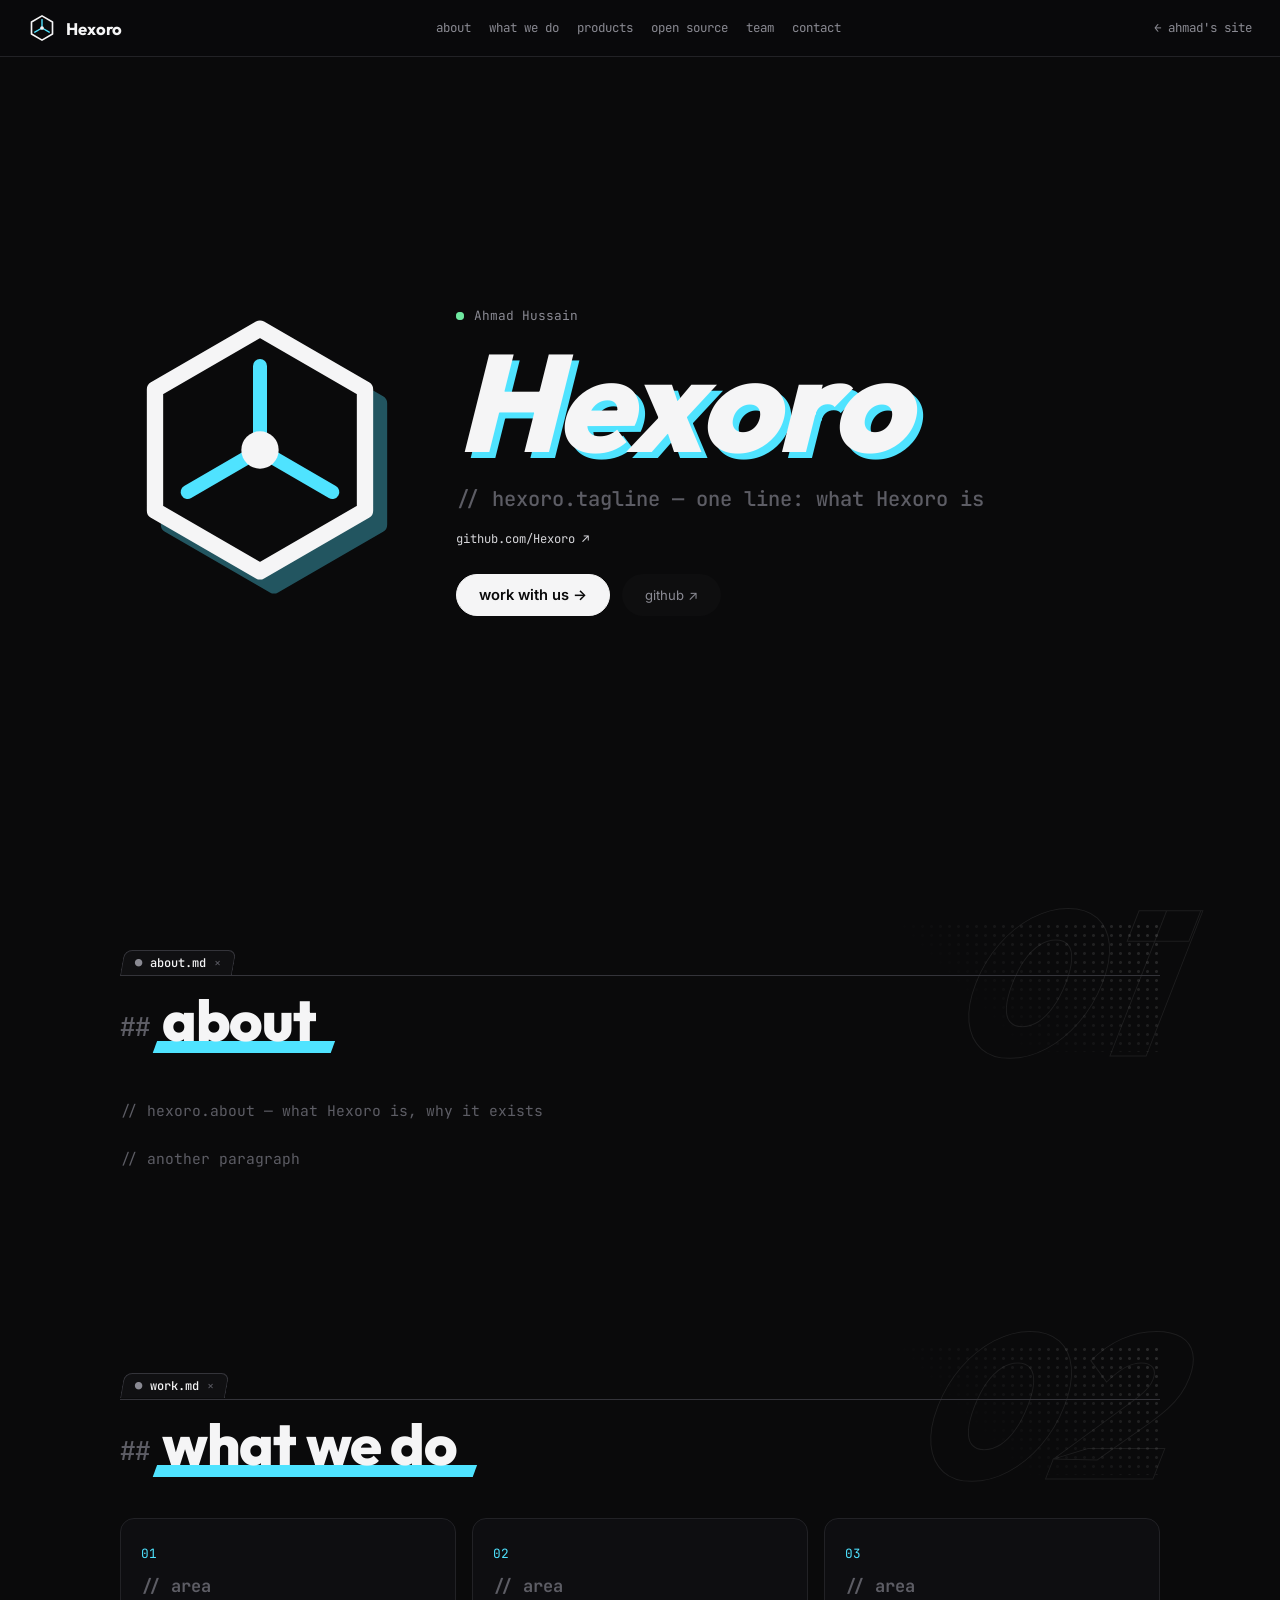
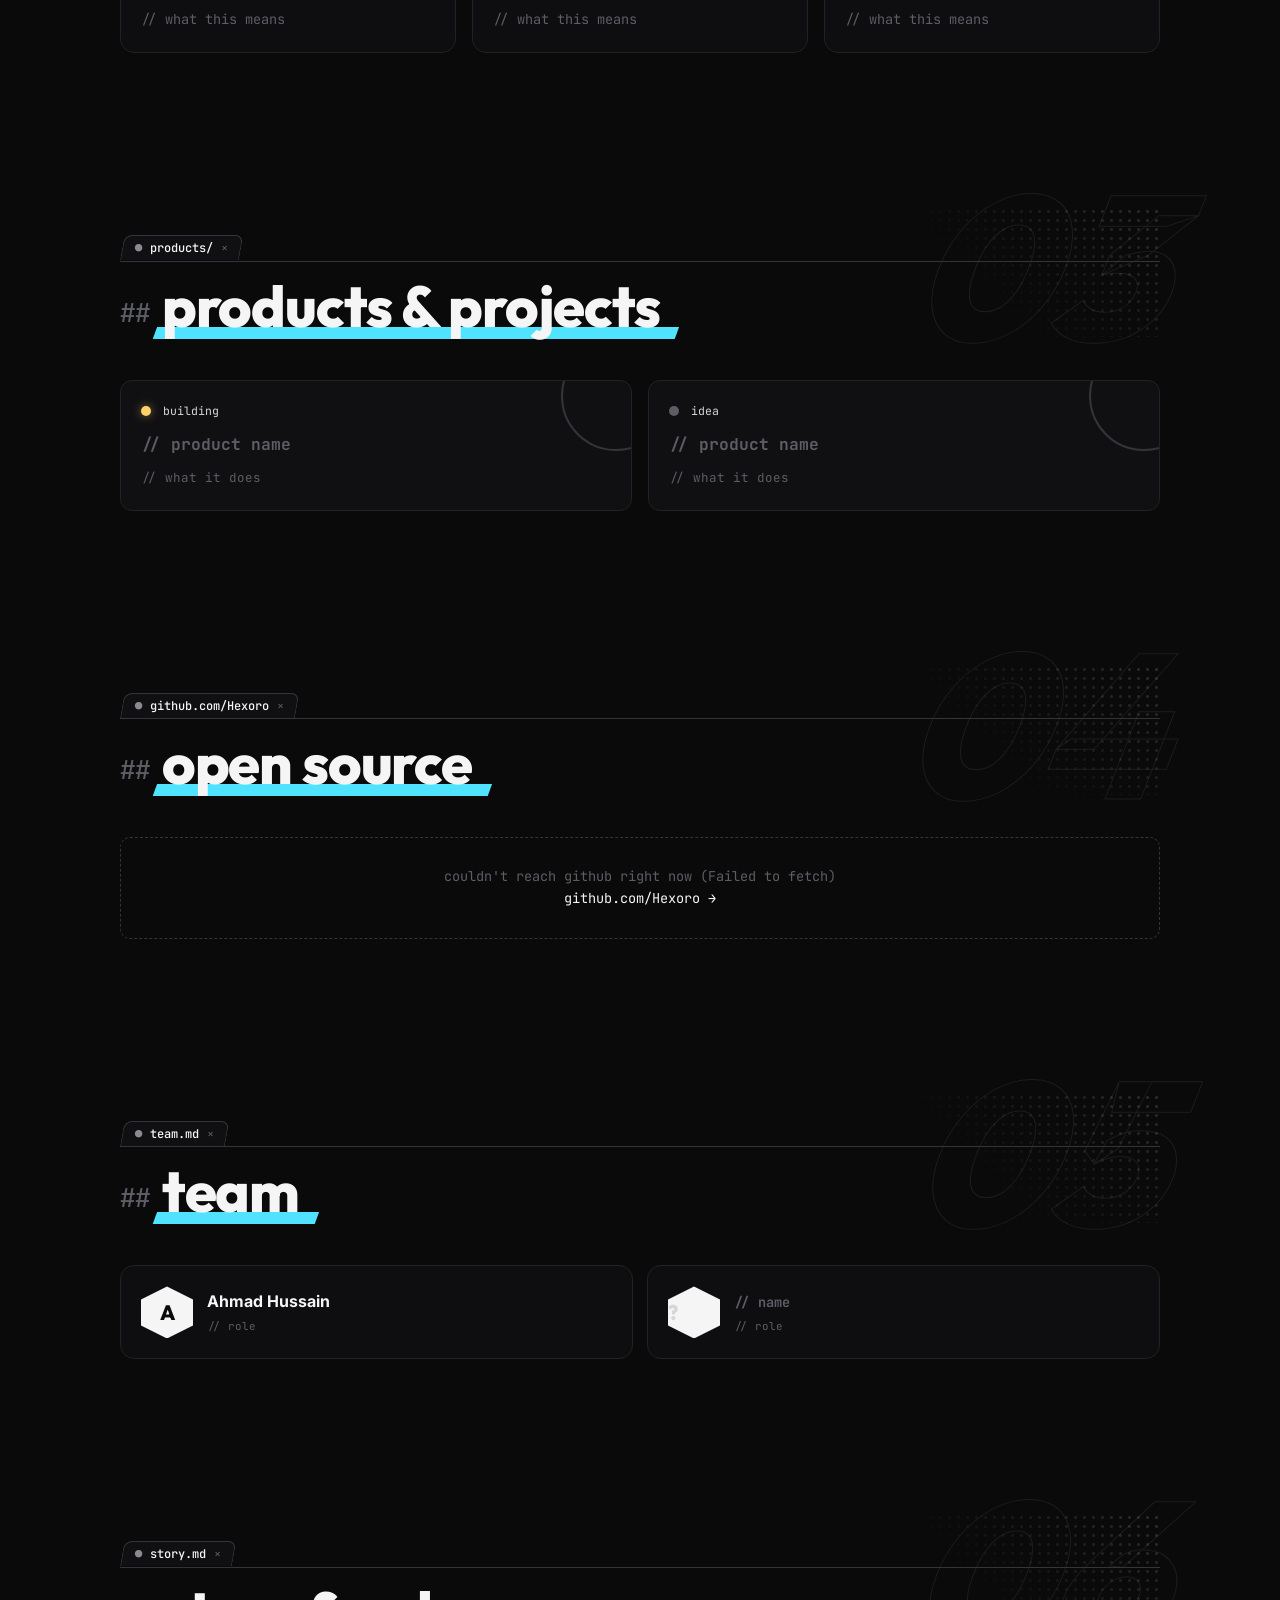
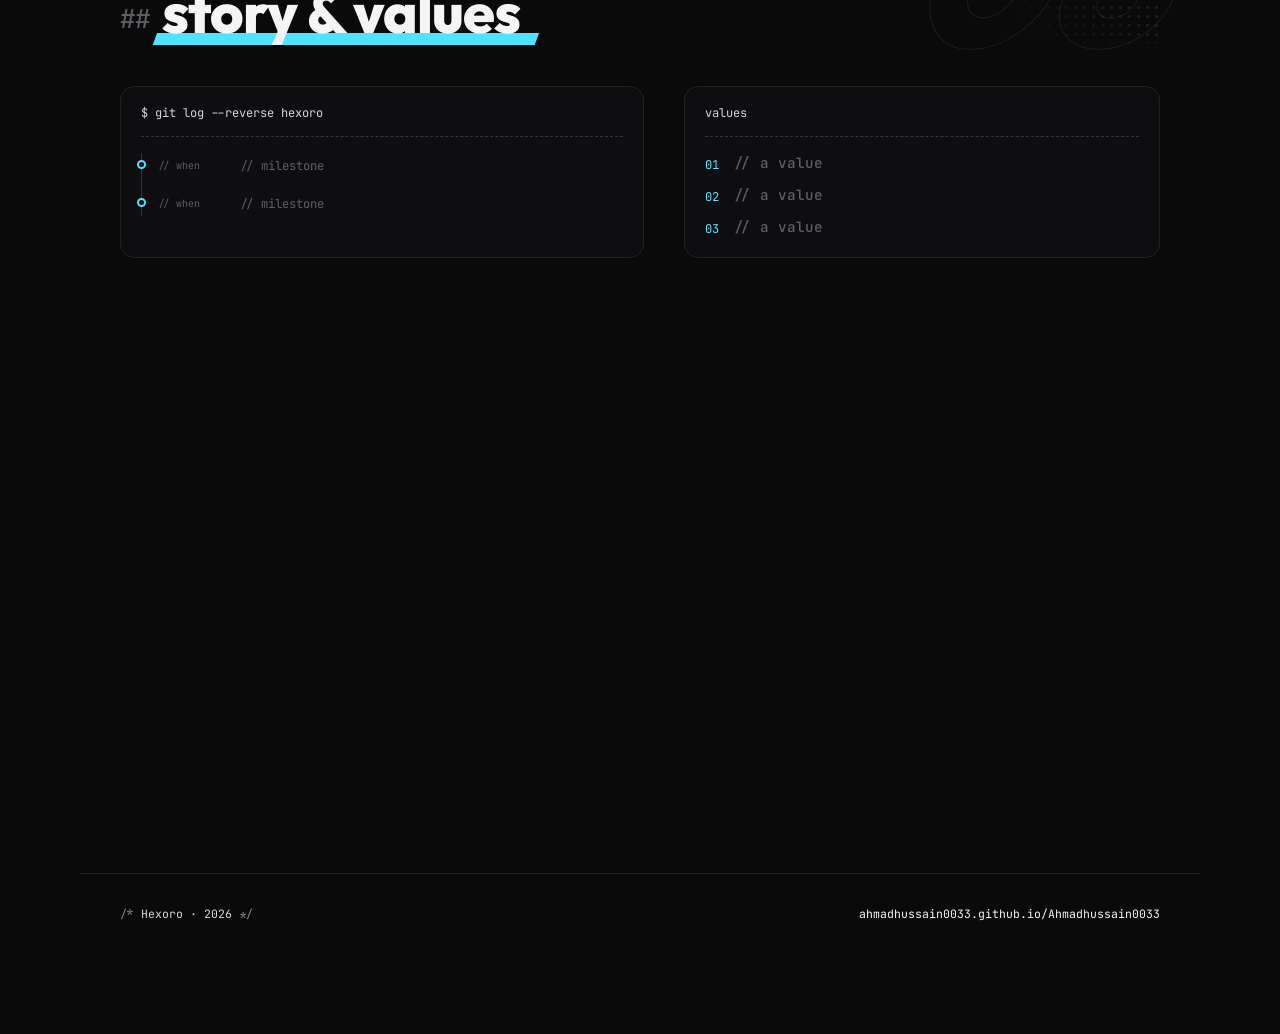
==== commit 300e87a1: "3D on its own thread, everything preloaded; README rebuilt as generated cards Performance - the spac" ====
--- a/hexoro/index.html
+++ b/hexoro/index.html
@@ -14,6 +14,12 @@
   <link rel="preconnect" href="https://fonts.gstatic.com" crossorigin />
   <link href="https://fonts.googleapis.com/css2?family=Inter:wght@400;500;600&family=JetBrains+Mono:wght@400;500;700&family=Outfit:wght@300;500;700;800&display=swap" rel="stylesheet" />
   <link rel="stylesheet" href="../css/style.css" />
+  <!-- load everything up front: the 3D engine + shaders start warming while the page/intro is showing -->
+  <link rel="modulepreload" href="../js/scene.js" />
+  <link rel="modulepreload" href="../js/scene-core.js" />
+  <link rel="modulepreload" href="../vendor/three.module.min.js" />
+  <link rel="preconnect" href="https://api.github.com" crossorigin />
+  <link rel="preconnect" href="https://avatars.githubusercontent.com" />
 </head>
 <body class="hx-page" data-scene="lite">
   <div id="space" aria-hidden="true"></div>
--- a/css/style.css
+++ b/css/style.css
@@ -66,7 +66,7 @@
 /* ============ ambience ============ */
 #fx { position: fixed; inset: 0; width: 100vw; height: 100vh; pointer-events: none; }
 #space { position: fixed; inset: 0; z-index: 0; pointer-events: none; }
-#space canvas { display: block; }
+#space canvas { display: block; width: 100%; height: 100%; }
 body.no-webgl { background: radial-gradient(ellipse at 70% 20%, #1c1c20, var(--bg) 60%) fixed; }
 #fx { z-index: 9998; }
 #glow {
